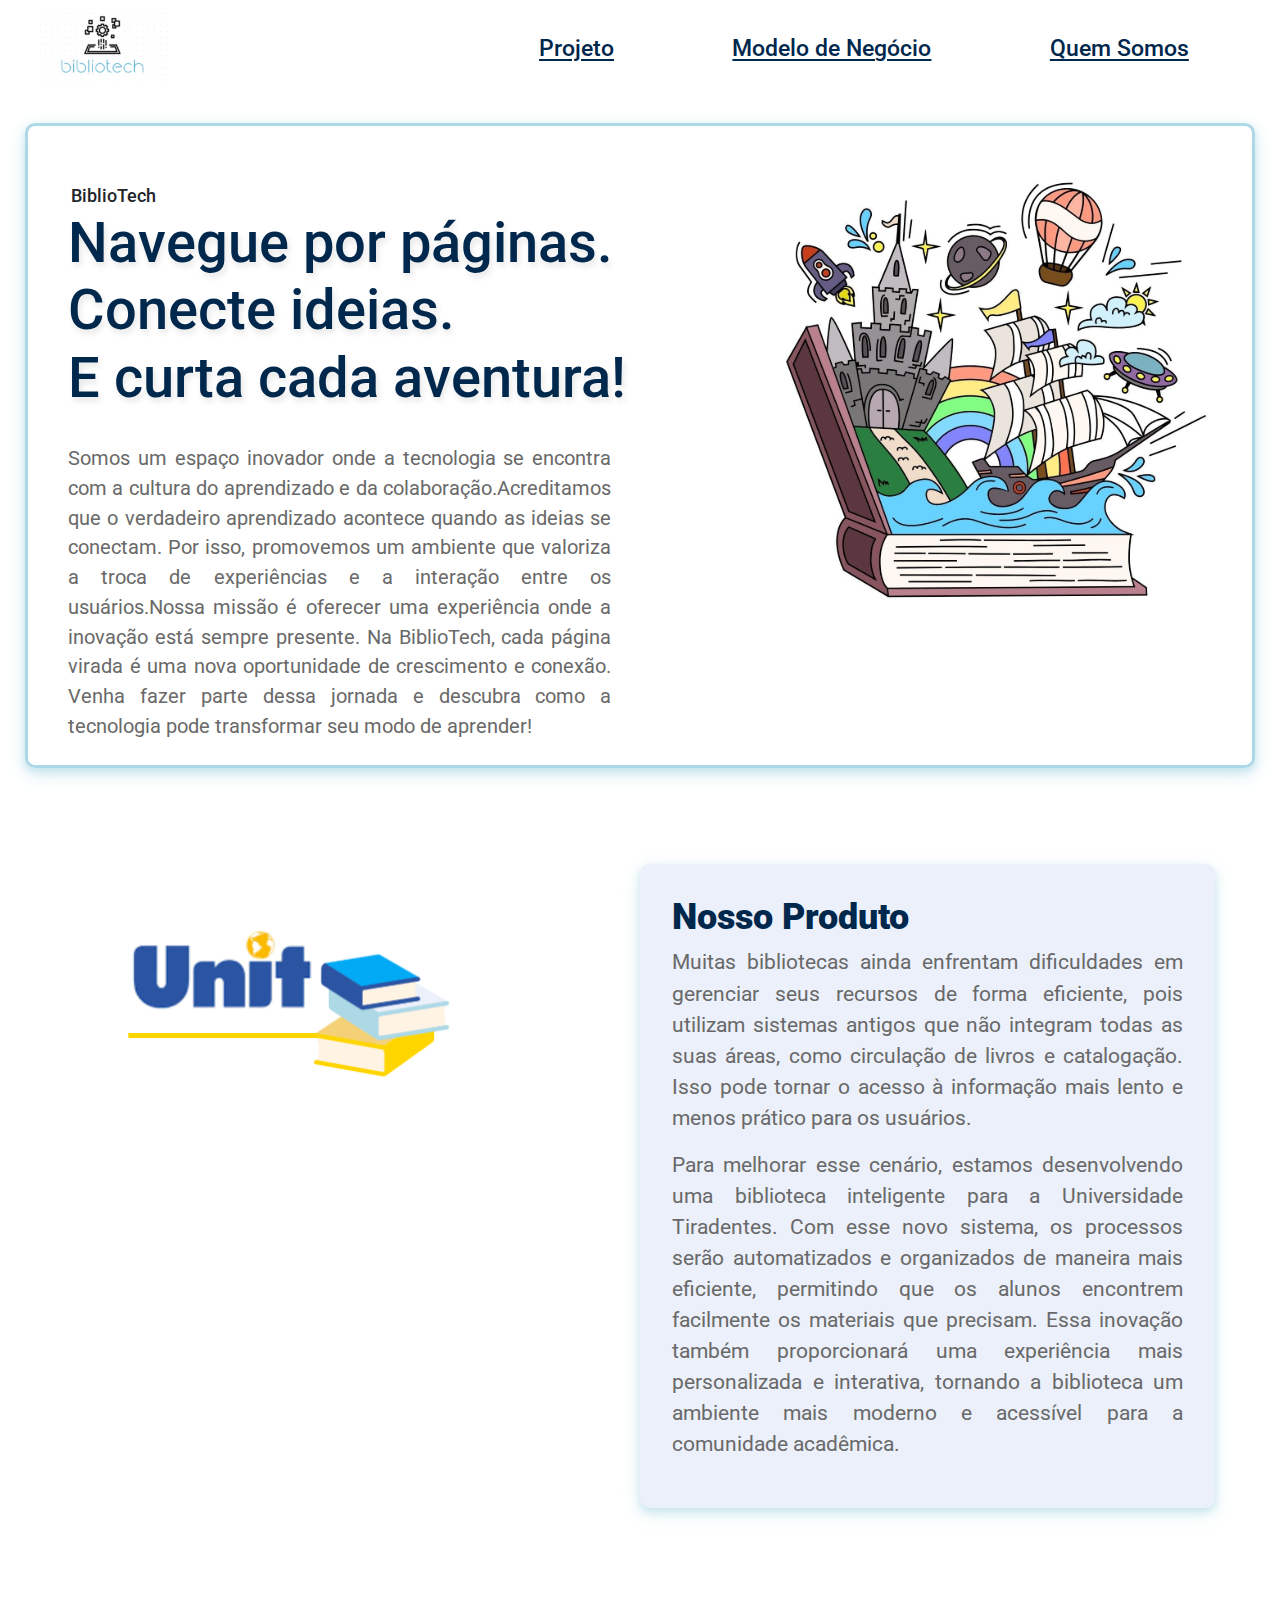
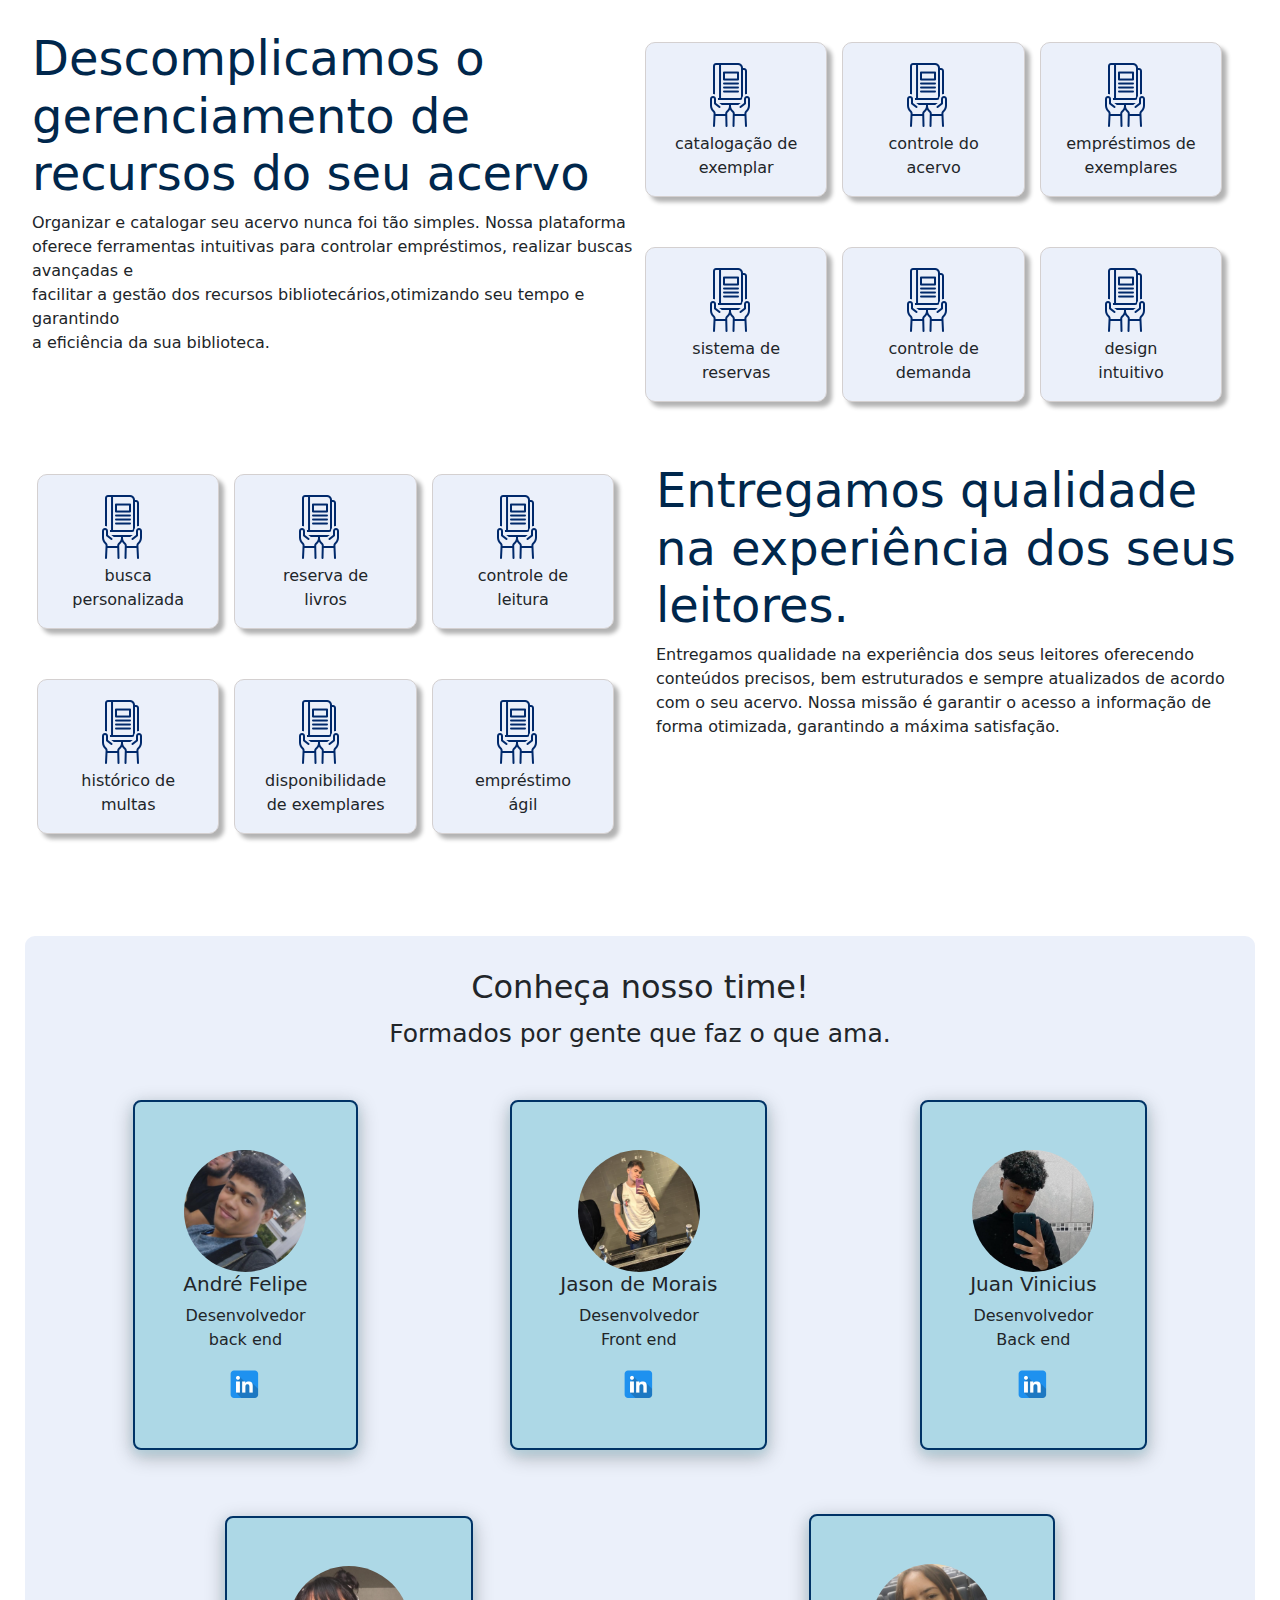
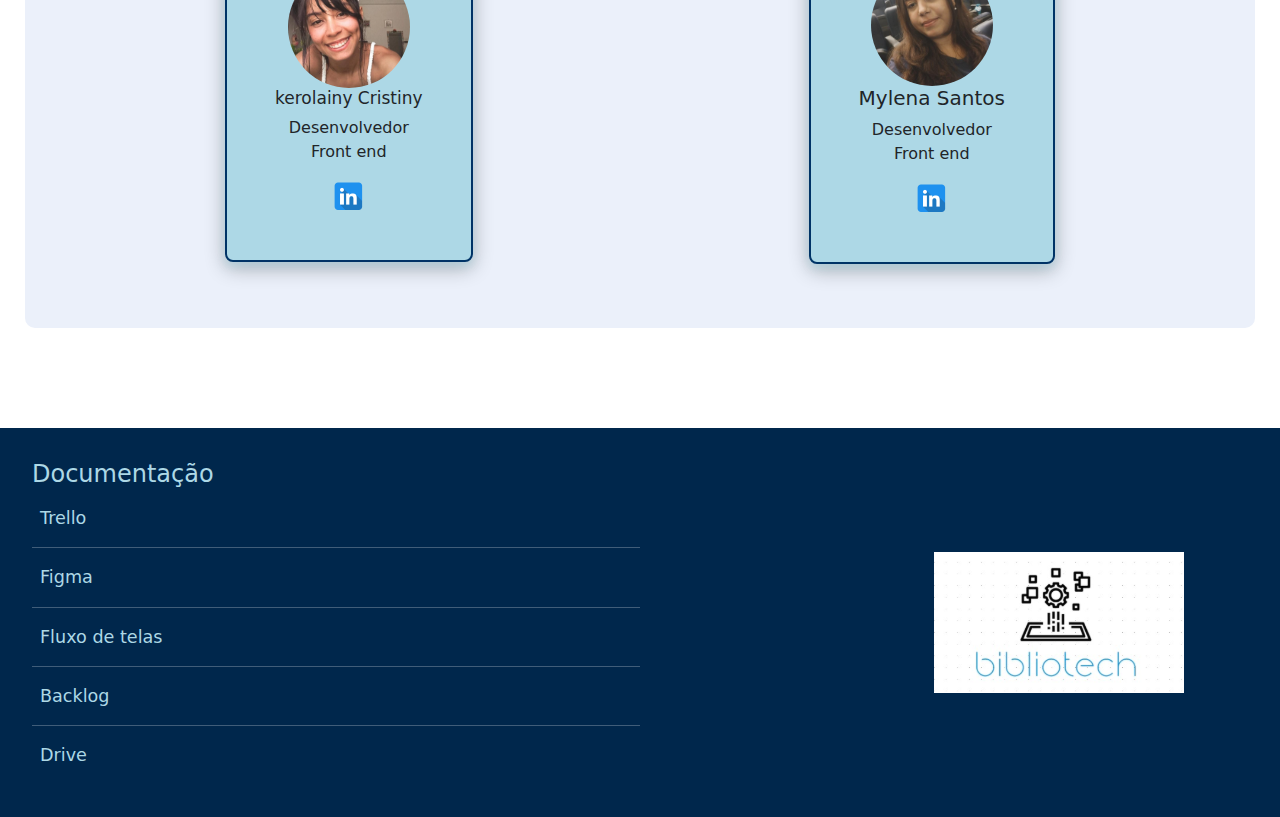
==== index.html @ d310cbdb "paginacao do site" ====
<!DOCTYPE html>
<html lang="pt-br">

<head>
  <meta charset="UTF-8">
  <meta name="viewport" content="width=device-width, initial-scale=1.0">
  <link rel="stylesheet" href="./estilos/style.css" />
  <link href="https://cdn.jsdelivr.net/npm/bootstrap@5.3.3/dist/css/bootstrap.min.css" rel="stylesheet"
        integrity="sha384-QWTKZyjpPEjISv5WaRU9OFeRpok6YctnYmDr5pNlyT2bRjXh0JMhjY6hW+ALEwIH" crossorigin="anonymous">

  <title>biblioteca</title>
</head>

<body>
  <!-- Kel -->

  <!-- header -->
  <header>
    <div class="logo">
      <img src="./assets/img/logoClara.svg" alt="">
    </div>

    <div class="opcoes">
      <a href="#produtos">Projeto</a>
      <a href="#negocio">Modelo de Negócio</a>
      <a href="#quemSomos">Quem Somos</a>
    </div>
  </header>

  <!-- banner -->
  <div class="banner">
    <div class="bannerFrases">
      <h5>BiblioTech</h5>
      <h1>Navegue por páginas. <br>
        Conecte ideias. <br>
        E curta cada aventura!</h1>
      <p>Somos um espaço inovador onde a tecnologia se encontra com a cultura do aprendizado e da colaboração.Acreditamos que o verdadeiro aprendizado acontece quando as ideias se conectam. Por isso, promovemos um ambiente que valoriza a troca de experiências e a interação entre os usuários.Nossa missão é oferecer uma experiência onde a inovação está sempre presente. Na BiblioTech, cada página virada é uma nova oportunidade de crescimento e conexão. Venha fazer parte dessa jornada e descubra como a tecnologia pode transformar seu modo de aprender!</p>
    </div>
    <img src="./assets/img/imageBanner.svg" alt="">
  </div>

  <!-- apresentacao do produto -->
  <div class="produtos" id="produtos">
      <img src="./assets/img/logoUnit.svg" alt="">
      <div class="prodFrases">
        <h2>Nosso Produto</h2>
        <p>
          Muitas bibliotecas ainda enfrentam dificuldades em gerenciar seus recursos de forma eficiente, pois utilizam sistemas antigos que não integram todas as suas áreas, como circulação de livros e catalogação. Isso pode tornar o acesso à informação mais lento e menos prático para os usuários.
        </p>
        <p>
          Para melhorar esse cenário, estamos desenvolvendo uma biblioteca inteligente para a Universidade Tiradentes. Com esse novo sistema, os processos serão automatizados e organizados de maneira mais eficiente, permitindo que os alunos encontrem facilmente os materiais que precisam. Essa inovação também proporcionará uma experiência mais personalizada e interativa, tornando a biblioteca um ambiente mais moderno e acessível para a comunidade acadêmica.
        </p>
      </div>
  </div>

  <!-- fim kel -->

   <!-- My -->
    <!-- regra de negócio funcionario -->
    <section class="business-rules">
      <div class="service-client-desc" id="negocio">
          <h2>Descomplicamos o gerenciamento de recursos do seu acervo </h2>
          <p> Organizar e catalogar seu acervo nunca foi tão simples. Nossa plataforma oferece ferramentas intuitivas
              para controlar empréstimos, realizar buscas avançadas e<br> facilitar a gestão dos recursos bibliotecários,otimizando seu  tempo e garantindo<br> a eficiência da sua biblioteca.
          </p>
      </div>
      <!-- desc -->
      <div class="services-client">
          <div class="box-service">
              <div class="box-content">
                  <img src="/assets/img/livro 2.svg" alt="">
                  <p>catalogação de exemplar</p>
              </div>
          </div>

          <div class="box-service">
              <div class="box-content">
                  <img src="/assets/img/livro 2.svg" alt="">
                  <p>controle do <br> acervo</p>
              </div>
          </div>

          <div class="box-service">
              <div class="box-content">
                  <img src="/assets/img/livro 2.svg" alt="">
                  <p>empréstimos de <br>
                      exemplares</p>
              </div>
          </div>

          <div class="box-service">
              <div class="box-content">
                  <img src="/assets/img/livro 2.svg" alt="">
                  <p>sistema de reservas</p>
              </div>
          </div>

          <div class="box-service">
              <div class="box-content">
                  <img src="/assets/img/livro 2.svg" alt="">
                  <p>controle de demanda</p>
              </div>
          </div>

          <div class="box-service">
              <div class="box-content">
                  <img src="/assets/img/livro 2.svg" alt="">
                  <p>design <br> intuitivo</p>
              </div>
          </div>
      </div>
      <!-- box -->

  </section>

  <!-- regra de negócio clientes -->
  <section class="business-rules">
      <div class="services-client">
          <div class="box-service">
              <div class="box-content">
                  <img src="/assets/img/livro 2.svg" alt="">
                  <p>busca personalizada</p>
              </div>
          </div>

          <div class="box-service">
              <div class="box-content">
                  <img src="/assets/img/livro 2.svg" alt="">
                  <p>reserva de <br> livros</p>
              </div>
          </div>

          <div class="box-service">
              <div class="box-content">
                  <img src="/assets/img/livro 2.svg" alt="">
                  <p>controle de <br> leitura</p>
              </div>
          </div>

          <div class="box-service">
              <div class="box-content">
                  <img src="/assets/img/livro 2.svg" alt="">
                  <p>histórico de <br> multas</p>
              </div>
          </div>

          <div class="box-service">
              <div class="box-content">
                  <img src="/assets/img/livro 2.svg" alt="">
                  <p>disponibilidade <br> de exemplares</p>
              </div>
          </div>

          <div class="box-service">
              <div class="box-content">
                  <img src="/assets/img/livro 2.svg" alt="">
                  <p>empréstimo <br> ágil</p>
              </div>
          </div>
      </div>
      <!-- box -->
      <div class="service-client-desc">
          <h2 class="espaco">Entregamos qualidade na experiência dos seus leitores.</h2>
          <p class="espaco">Entregamos qualidade na experiência dos seus leitores oferecendo conteúdos precisos, bem
              estruturados e sempre atualizados de acordo com o seu acervo. Nossa missão é garantir o acesso a
              informação de forma otimizada, garantindo a máxima satisfação.
          </p>
      </div>
      <!-- desc -->

  </section>


  <!-- quem somos nos -->
  <section class="team">
      <div class="title" id="quemSomos">
          <h2>Conheça nosso time!</h2>
          <p>Formados por gente que faz o que ama.</p>
      </div>

      <div class="members-containers">
          <!-- caixa dos membros um -->
          <div class="container-one">
              <div class="member-container-one">
                  <img src="/assets/img/andre.svg" alt="Andre">
                  <h5>André Felipe</h5>
                  <p>Desenvolvedor <br> back end</p>
                  <a
                      href="https://www.linkedin.com/in/andr%C3%A9-felipe-luz-a50962220?utm_source=share&utm_campaign=share_via&utm_content=profile&utm_medium=android_app">
                      <img src="/assets/img/linkedin.png" alt="Descrição da imagem" width="32px" height="32px">
                  </a>
              </div>

              <div class="member-container-one">
                  <img src="/assets/img/jason.svg" alt="Jason membro da equipe">
                  <h5>Jason de Morais</h5>
                  <p>Desenvolvedor <br> Front end</p>
                  <a href="https://www.linkedin.com/in/jason-morais-0a1932214/">
                      <img src="/assets/img/linkedin.png" alt="Descrição da imagem" width="32px" height="32px">
                  </a>
              </div>

              <div class="member-container-one">
                  <img src="/assets/img/juan.svg" alt="Juan membro da equipe">
                  <h5>Juan Vinicius</h5>
                  <p>Desenvolvedor <br> Back end</p>
                  <a href="https://www.linkedin.com/in/juan-vinicius-434a4824a/">
                      <img src="/assets/img/linkedin.png" alt="Descrição da imagem" width="32px" height="32px">
                  </a>
              </div>
          </div>

          <!-- caixa dos membros dois -->
          <div class="container-two">
              <div class="member-container-two">
                  <img src="/assets/img/kel.svg" alt="kel membro da equipe">
                  <h5 class="size">kerolainy Cristiny</h5>
                  <p>Desenvolvedor <br> Front end</p>
                  <a href="https://www.linkedin.com/in/kerolainy-cristiny-372b1b24a/">
                      <img src="/assets/img/linkedin.png" alt="Descrição da imagem" width="32px" height="32px">
                  </a>
              </div>

              <div class="member-container-two">
                  <img src="/assets/img/my.svg" alt="mylena membro da equipe">
                  <h5>Mylena Santos</h5>
                  <p>Desenvolvedor <br> Front end</p>
                  <a href="https://www.linkedin.com/in/mylena-santos-755b43244/">
                      <img src="/assets/img/linkedin.png" alt="Descrição da imagem" width="32px" height="32px">
                  </a>
              </div>

          </div>

      </div>
      <!-- equipe -->
  </section>


  <!-- footer -->

  <!-- <div class="conteiner-docs">
          <div class="documents">
              <ul>
                  <li> <a href="">links</a> </li>
                  <li> <a href="">links</a> </li>
                  <li> <a href="">links</a> </li>
                  <li> <a href="">links</a> </li>
              </ul>
          </div>
  
          <div class="contact-us">
              <span>icone</span>
              <span>icone</span>
              <span>icone</span>
          </div>

      </div>
      <! docs -->

  <!-- <div class="copyrigth">
          <p>todos os direitos reservados</p>
      </div>  -->


  <footer>

      <!-- <div class="brand">
          <img src="/assets/img/logoClara.svg" alt="logo" width="250px" height="80px">
      </div> -->

      <div class="description">
          <div>
              <h2>Documentação</h2>
              <ul class="documents">
                  <li><a
                          href="https://trello.com/invite/b/64f67994218f1cc031ae97c1/ATTIfcbbc5c100e0a50dbbf7d403551e441019D1BBEB/projeto-web">Trello</a>
                  </li>
                  <hr>
                  <li><a
                          href="https://www.figma.com/design/7zMobIKnZmJXGi08oV8Jnk/Biblioteca-Inteligente?node-id=0-1&t=UsdpzOOvaRXDcNxB-1">Figma</a>
                  </li>
                  <hr>
                  <li><a href="https://miro.com/app/board/uXjVKkKJPhc=/?share_link_id=499104984677">Fluxo de telas</a>
                  </li>
                  <hr>
                  <li><a
                          href="https://docs.google.com/spreadsheets/d/1csi-Ykg_VNSCPHKqubEA9D4xaXLX-KLKQFd30O_MdCg/edit?usp=sharing">Backlog</a>
                  </li>
                  <hr>
                  <li><a
                          href="https://drive.google.com/drive/folders/14W8FapnuKJ6_DtfP99gdZBoE8-SBSal0?usp=drive_link">Drive</a>
                  </li>
              </ul>
          </div>
      </div>

      <div class="brand">
        <img src="/assets/img/logoClara.svg" alt="logo" width="250px" height="80px">
    </div>

  </footer>



  <!-- fim MY -->
  <!-- bootstrap -->
  <script src="https://cdn.jsdelivr.net/npm/bootstrap@5.3.3/dist/js/bootstrap.bundle.min.js"
      integrity="sha384-YvpcrYf0tY3lHB60NNkmXc5s9fDVZLESaAA55NDzOxhy9GkcIdslK1eN7N6jIeHz"
      crossorigin="anonymous"></script>
  <script src="https://cdn.jsdelivr.net/npm/@popperjs/core@2.11.8/dist/umd/popper.min.js"
      integrity="sha384-I7E8VVD/ismYTF4hNIPjVp/Zjvgyol6VFvRkX/vR+Vc4jQkC+hVqc2pM8ODewa9r"
      crossorigin="anonymous"></script>
  <script src="https://cdn.jsdelivr.net/npm/bootstrap@5.3.3/dist/js/bootstrap.min.js"
      integrity="sha384-0pUGZvbkm6XF6gxjEnlmuGrJXVbNuzT9qBBavbLwCsOGabYfZo0T0to5eqruptLy"
      crossorigin="anonymous"></script>
</body>

</html>
---- estilos/style.css ----
@import url('header.css');
@import url('banner.css');
@import url('negocio.css');
@import url('produtos.css');
@import url('quemsomos.css');
@import url('footer.css');

/* Fonts */
@import url('https://fonts.googleapis.com/css2?family=Roboto:ital,wght@0,400;0,500;0,700;0,900;1,400;1,500;1,700;1,900&display=swap');
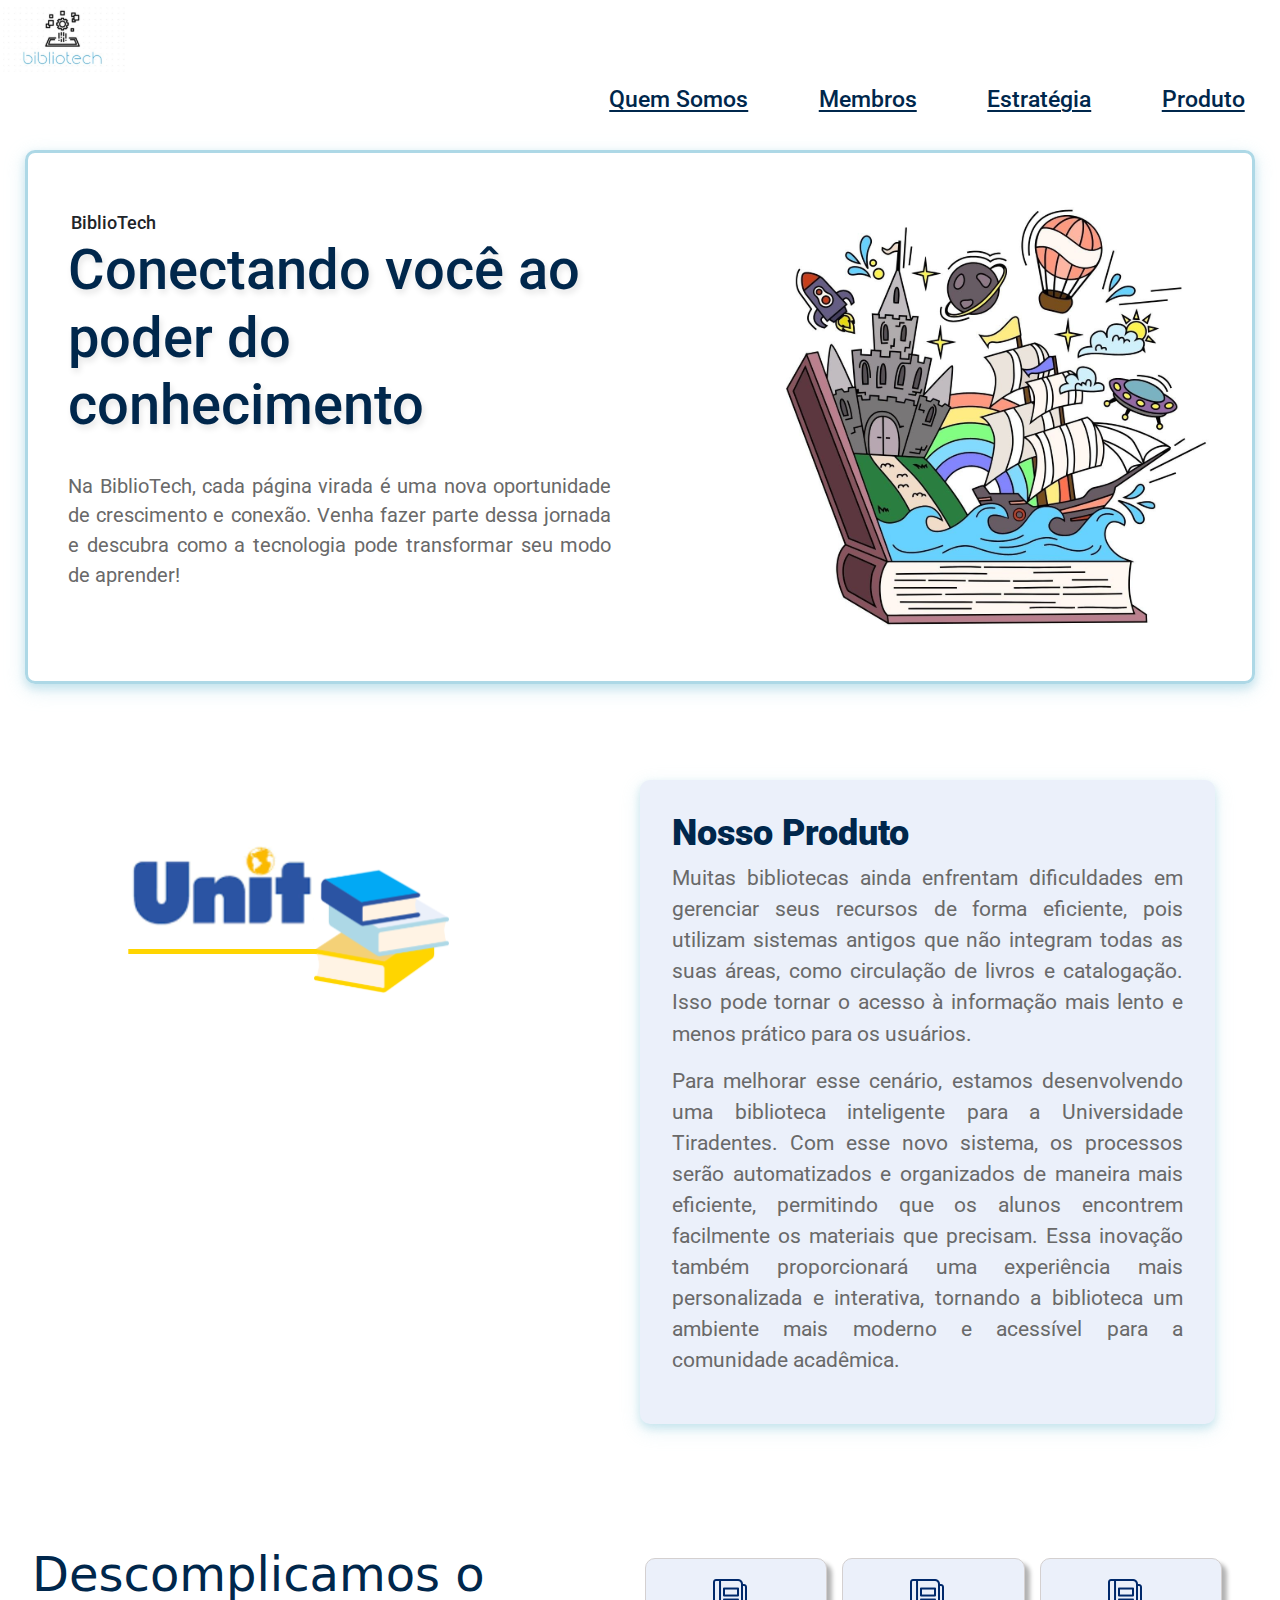
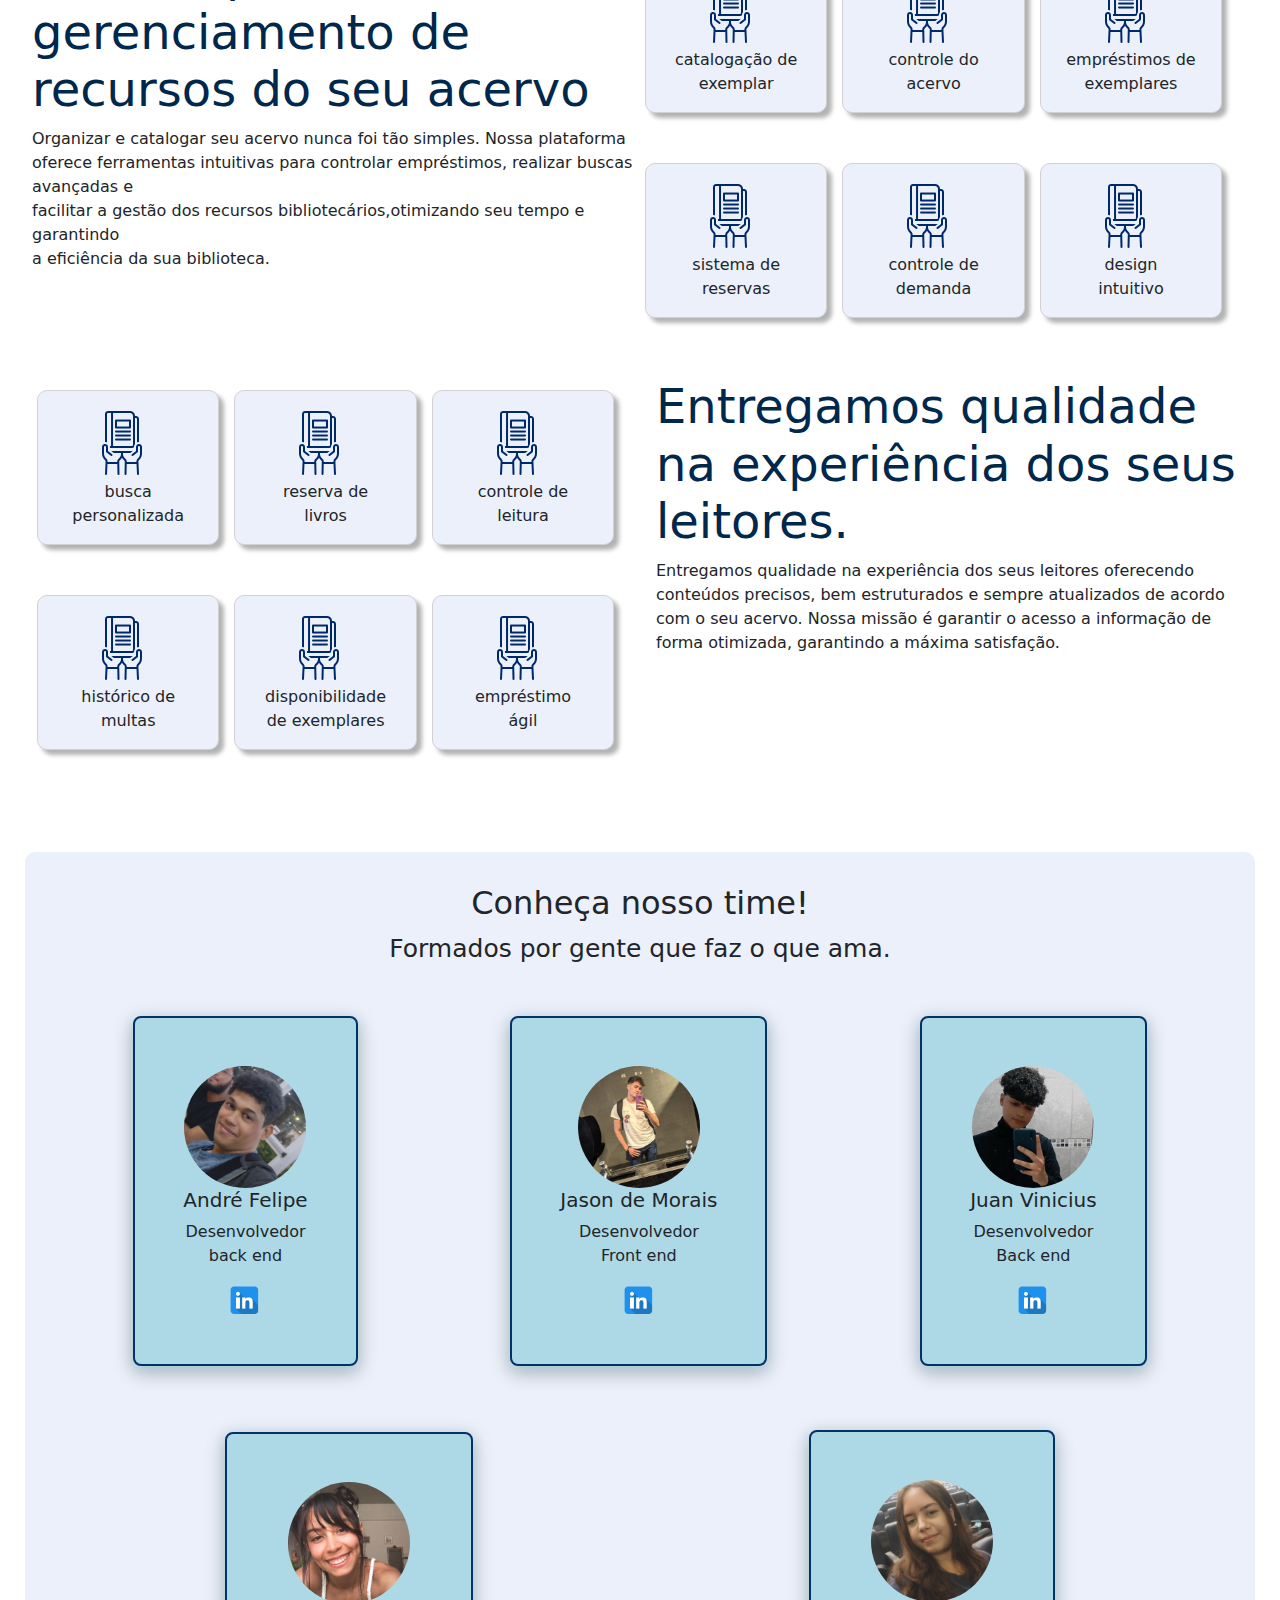
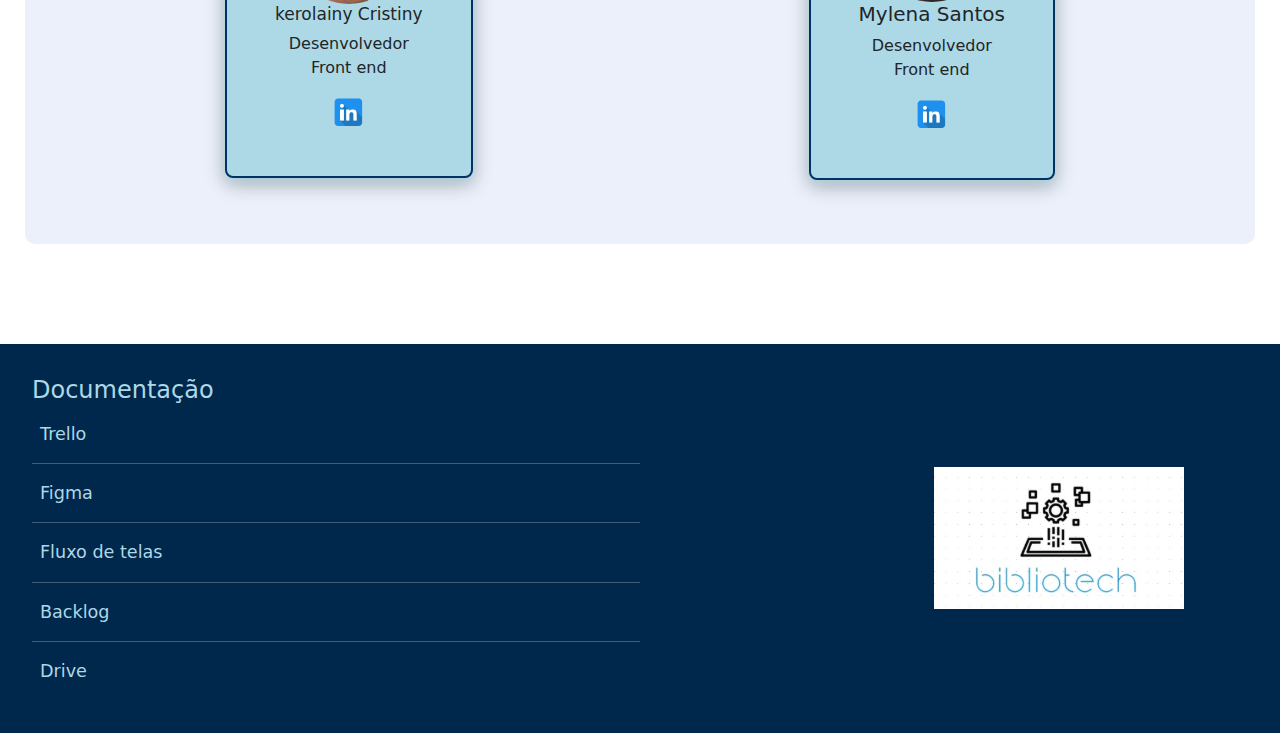
==== commit 56c7646d: "Alteração do header + junção da paginação" ====
--- a/index.html
+++ b/index.html
@@ -21,9 +21,10 @@
     </div>
 
     <div class="opcoes">
-      <a href="#produtos">Projeto</a>
-      <a href="#negocio">Modelo de Negócio</a>
-      <a href="#quemSomos">Quem Somos</a>
+        <a href="#">Quem Somos</a>
+        <a href="#">Membros</a>
+        <a href="#">Estratégia</a>
+      <a href="#">Produto</a>
     </div>
   </header>
 
@@ -31,10 +32,8 @@
   <div class="banner">
     <div class="bannerFrases">
       <h5>BiblioTech</h5>
-      <h1>Navegue por páginas. <br>
-        Conecte ideias. <br>
-        E curta cada aventura!</h1>
-      <p>Somos um espaço inovador onde a tecnologia se encontra com a cultura do aprendizado e da colaboração.Acreditamos que o verdadeiro aprendizado acontece quando as ideias se conectam. Por isso, promovemos um ambiente que valoriza a troca de experiências e a interação entre os usuários.Nossa missão é oferecer uma experiência onde a inovação está sempre presente. Na BiblioTech, cada página virada é uma nova oportunidade de crescimento e conexão. Venha fazer parte dessa jornada e descubra como a tecnologia pode transformar seu modo de aprender!</p>
+      <h1>Conectando você ao poder do conhecimento</h1>
+      <p>Na BiblioTech, cada página virada é uma nova oportunidade de crescimento e conexão. Venha fazer parte dessa jornada e descubra como a tecnologia pode transformar seu modo de aprender!</p>
     </div>
     <img src="./assets/img/imageBanner.svg" alt="">
   </div>
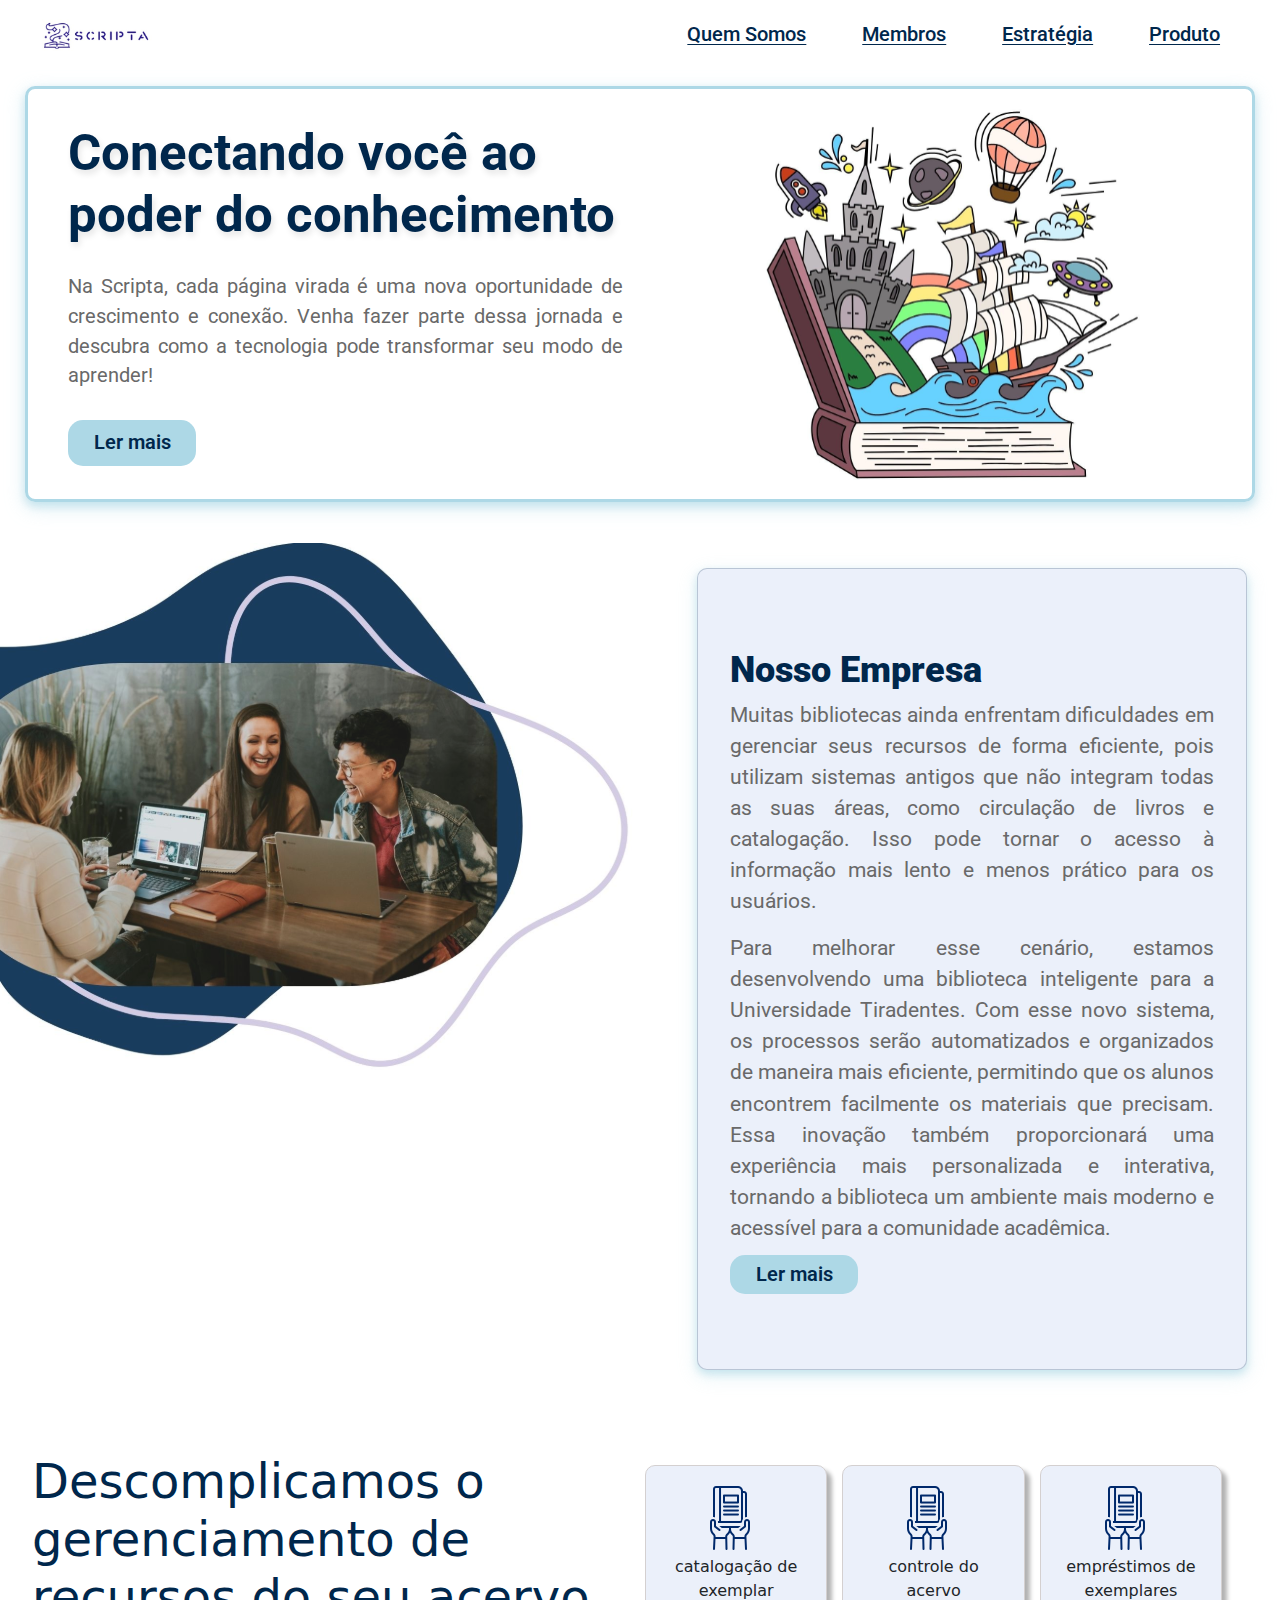
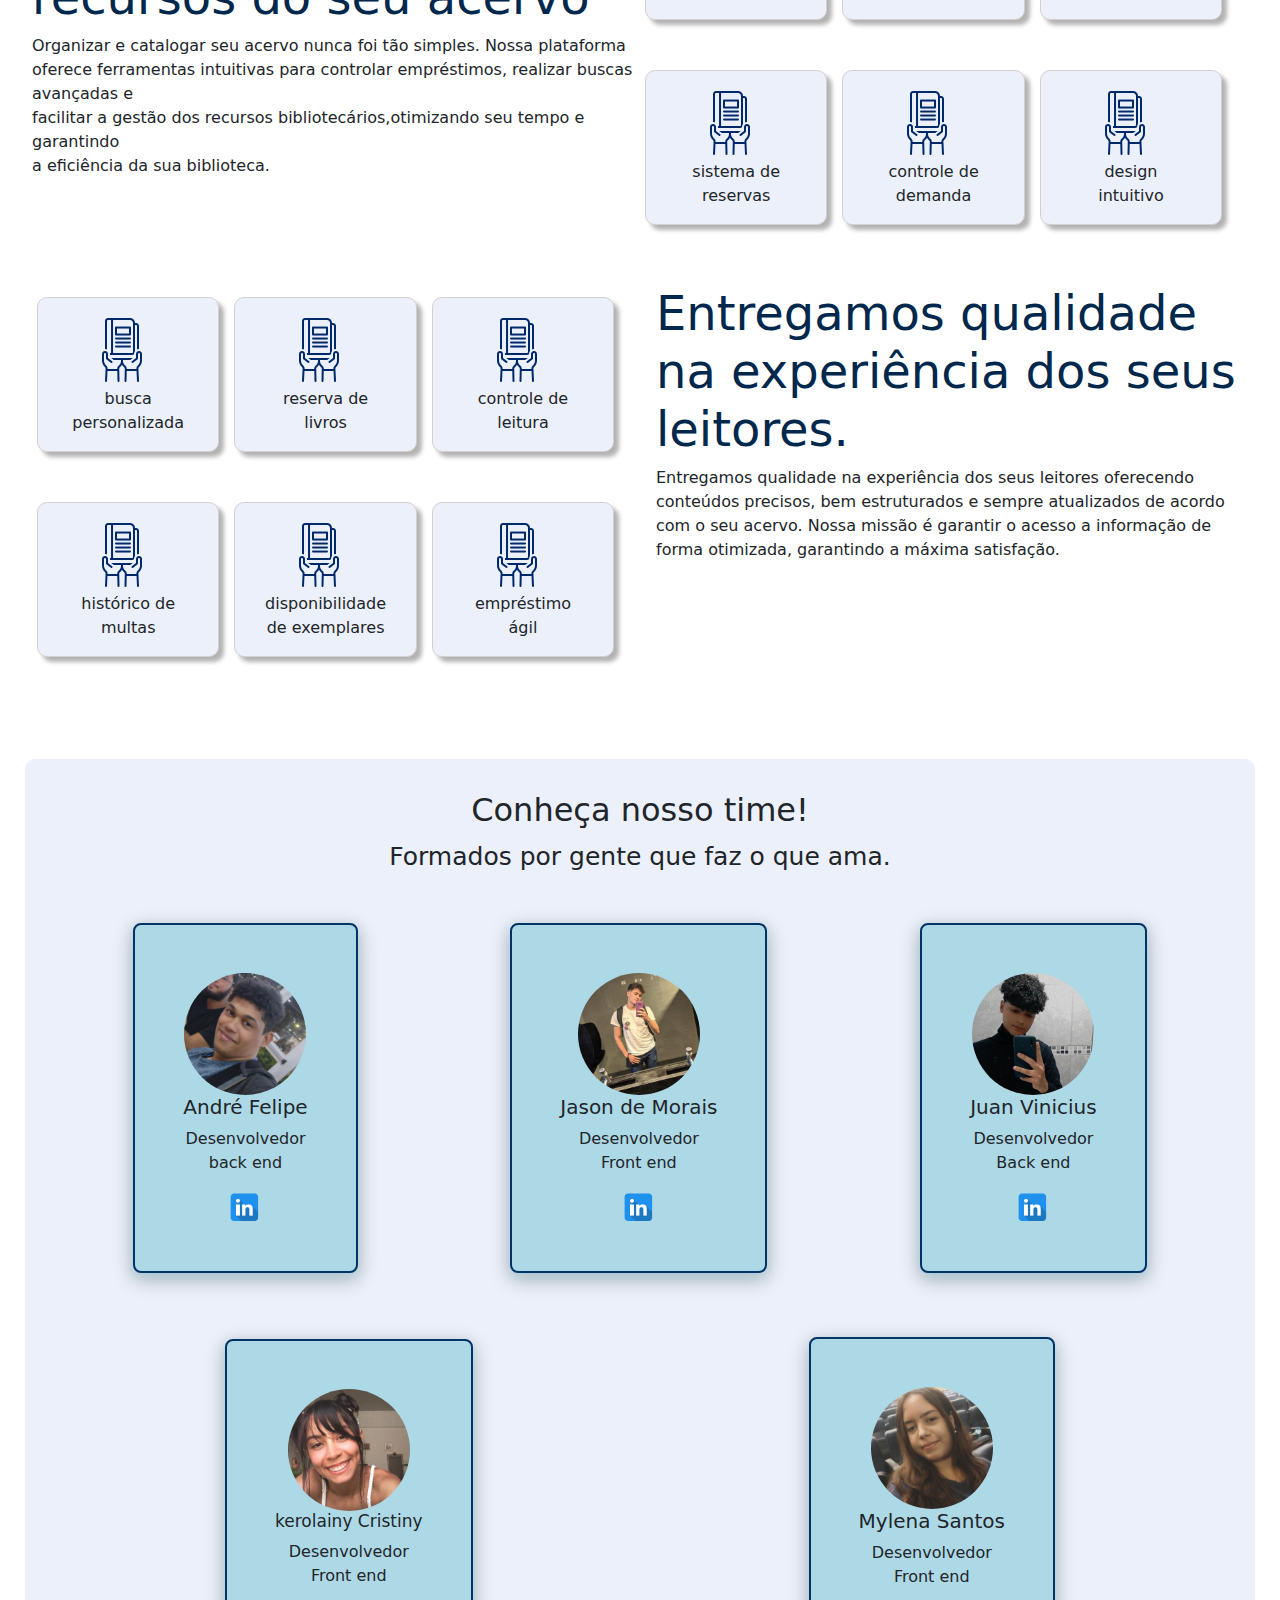
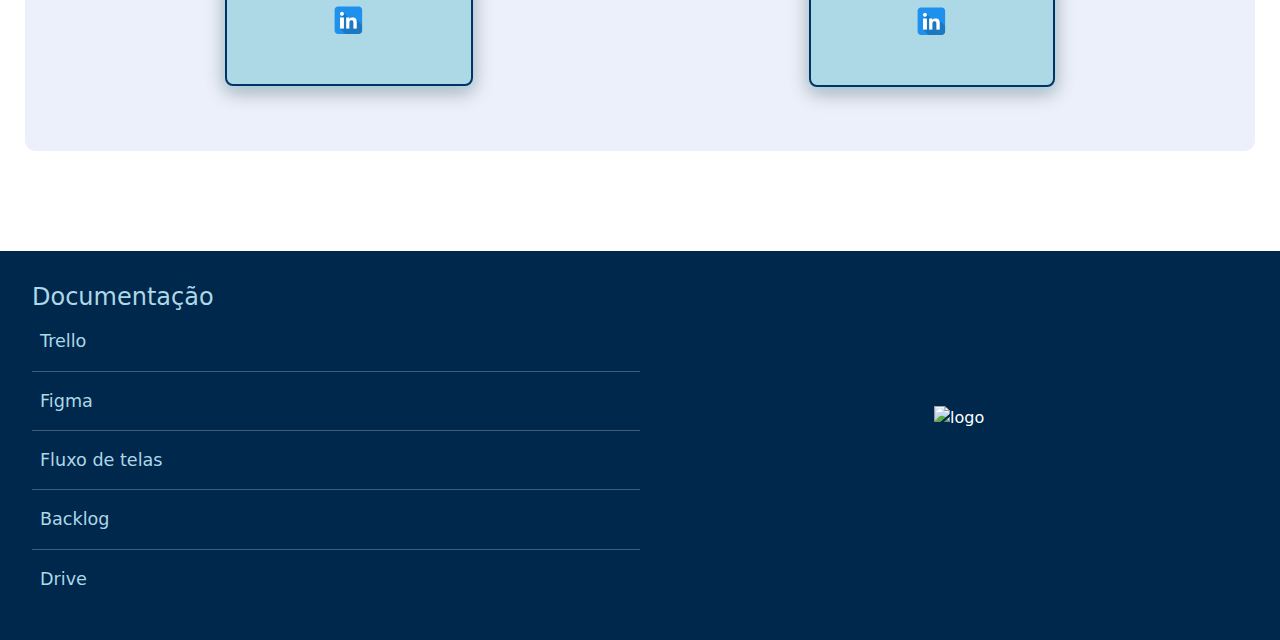
==== commit 710a9ac2: "Alterações no header-banner-empresa" ====
--- a/index.html
+++ b/index.html
@@ -7,7 +7,7 @@
   <link rel="stylesheet" href="./estilos/style.css" />
   <link href="https://cdn.jsdelivr.net/npm/bootstrap@5.3.3/dist/css/bootstrap.min.css" rel="stylesheet"
         integrity="sha384-QWTKZyjpPEjISv5WaRU9OFeRpok6YctnYmDr5pNlyT2bRjXh0JMhjY6hW+ALEwIH" crossorigin="anonymous">
-
+    <link rel="icon" href="assets/img/iconlogo.svg" type="image/svg+xml">
   <title>biblioteca</title>
 </head>
 
@@ -17,7 +17,7 @@
   <!-- header -->
   <header>
     <div class="logo">
-      <img src="./assets/img/logoClara.svg" alt="">
+      <img src="./assets/img/loog.png" alt="">
     </div>
 
     <div class="opcoes">
@@ -31,24 +31,27 @@
   <!-- banner -->
   <div class="banner">
     <div class="bannerFrases">
-      <h5>BiblioTech</h5>
+      <!-- <h5>Scripta</h5> -->
       <h1>Conectando você ao poder do conhecimento</h1>
-      <p>Na BiblioTech, cada página virada é uma nova oportunidade de crescimento e conexão. Venha fazer parte dessa jornada e descubra como a tecnologia pode transformar seu modo de aprender!</p>
+      <p>Na Scripta, cada página virada é uma nova oportunidade de crescimento e conexão. Venha fazer parte dessa jornada e descubra como a tecnologia pode transformar seu modo de aprender!</p>
+
+      <a href="/pages/quemsomos.html">Ler mais</a>
     </div>
     <img src="./assets/img/imageBanner.svg" alt="">
   </div>
 
   <!-- apresentacao do produto -->
-  <div class="produtos" id="produtos">
-      <img src="./assets/img/logoUnit.svg" alt="">
-      <div class="prodFrases">
-        <h2>Nosso Produto</h2>
+  <div class="empresa">
+      <img src="./assets/img/empresa.svg" alt="">
+      <div class="empFrases">
+        <h2>Nosso Empresa</h2>
         <p>
           Muitas bibliotecas ainda enfrentam dificuldades em gerenciar seus recursos de forma eficiente, pois utilizam sistemas antigos que não integram todas as suas áreas, como circulação de livros e catalogação. Isso pode tornar o acesso à informação mais lento e menos prático para os usuários.
         </p>
         <p>
           Para melhorar esse cenário, estamos desenvolvendo uma biblioteca inteligente para a Universidade Tiradentes. Com esse novo sistema, os processos serão automatizados e organizados de maneira mais eficiente, permitindo que os alunos encontrem facilmente os materiais que precisam. Essa inovação também proporcionará uma experiência mais personalizada e interativa, tornando a biblioteca um ambiente mais moderno e acessível para a comunidade acadêmica.
         </p>
+        <a href="/pages/quemsomos.html">Ler mais</a>
       </div>
   </div>
 
--- a/estilos/style.css
+++ b/estilos/style.css
@@ -1,7 +1,7 @@
 @import url('header.css');
 @import url('banner.css');
 @import url('negocio.css');
-@import url('produtos.css');
+@import url('empresa.css');
 @import url('quemsomos.css');
 @import url('footer.css');
 
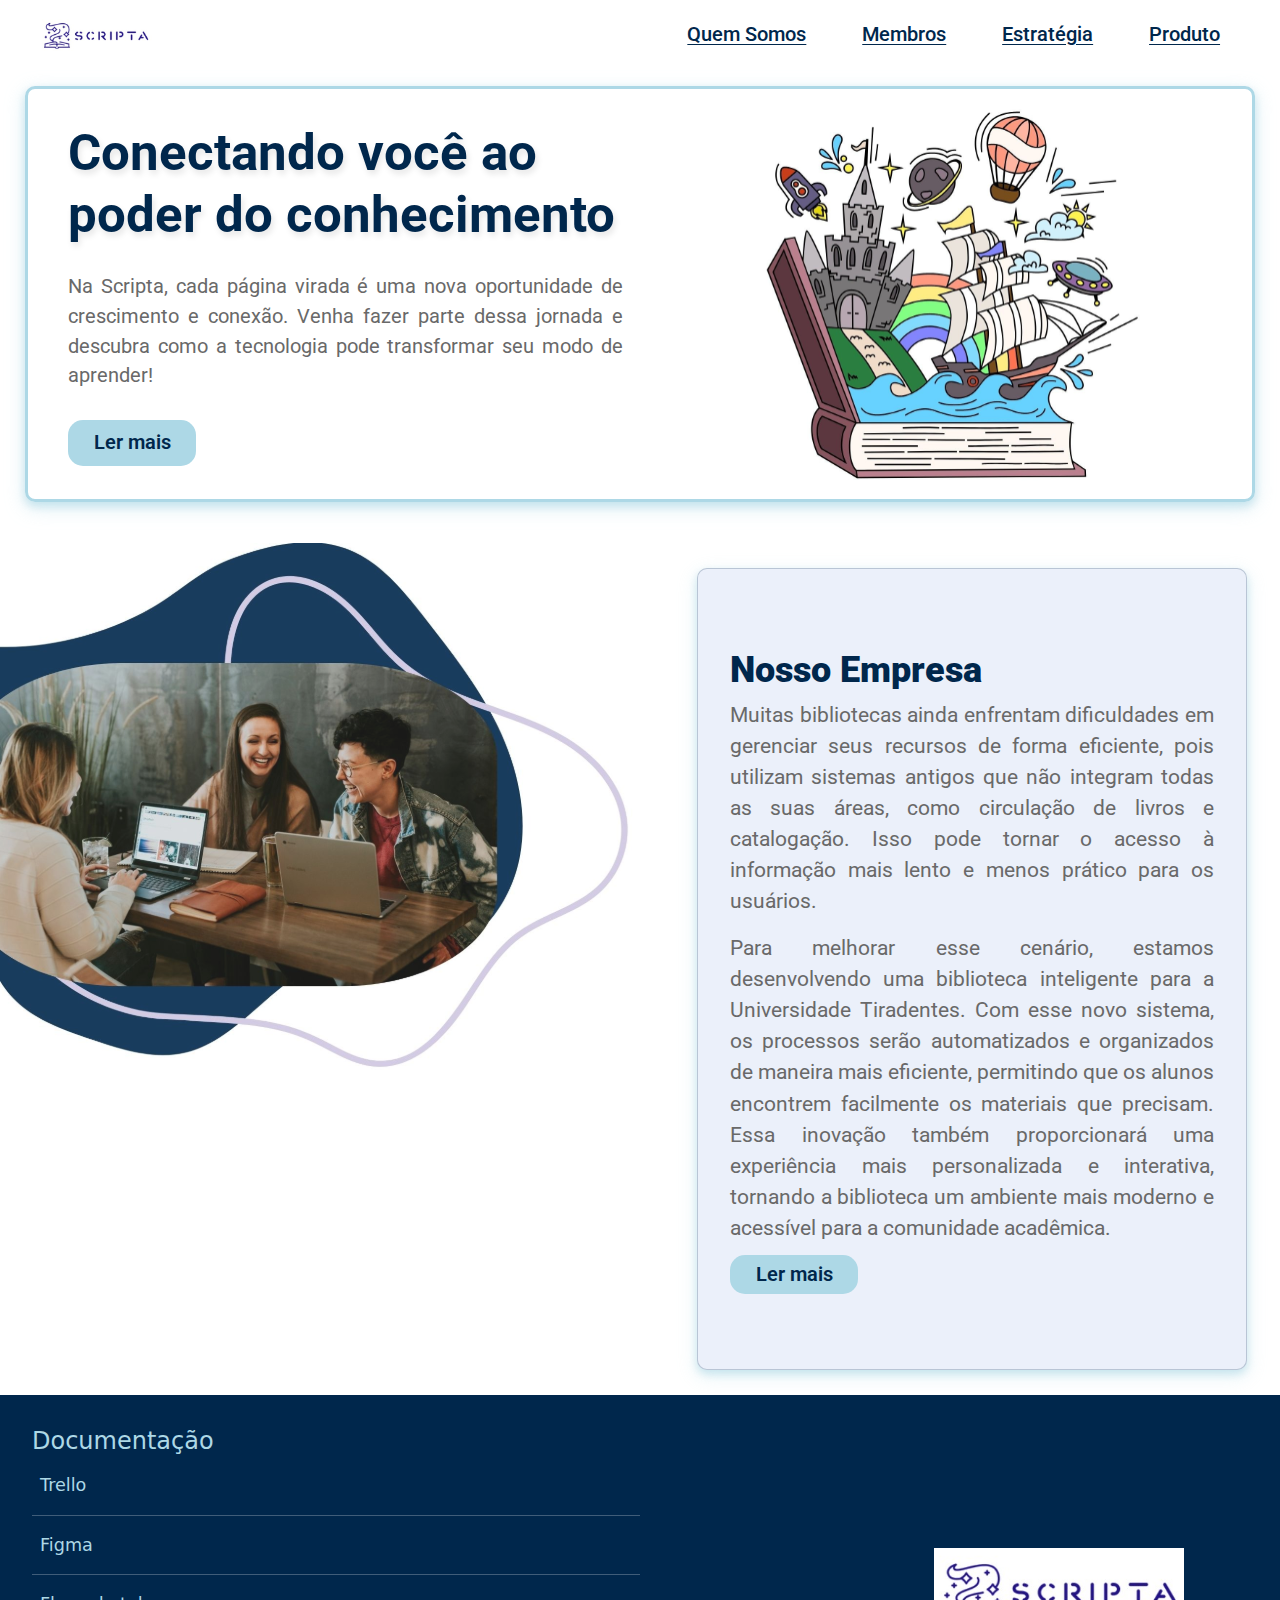
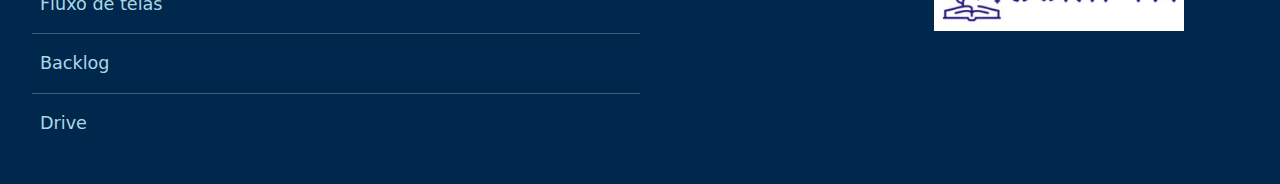
==== commit e0d22bf3: "versao 2.0 home" ====
--- a/index.html
+++ b/index.html
@@ -21,7 +21,7 @@
     </div>
 
     <div class="opcoes">
-        <a href="#">Quem Somos</a>
+        <a href="/pages/quemsomos.html">Quem Somos</a>
         <a href="#">Membros</a>
         <a href="#">Estratégia</a>
       <a href="#">Produto</a>
@@ -59,15 +59,15 @@
 
    <!-- My -->
     <!-- regra de negócio funcionario -->
-    <section class="business-rules">
+    <!-- <section class="business-rules">
       <div class="service-client-desc" id="negocio">
           <h2>Descomplicamos o gerenciamento de recursos do seu acervo </h2>
           <p> Organizar e catalogar seu acervo nunca foi tão simples. Nossa plataforma oferece ferramentas intuitivas
               para controlar empréstimos, realizar buscas avançadas e<br> facilitar a gestão dos recursos bibliotecários,otimizando seu  tempo e garantindo<br> a eficiência da sua biblioteca.
           </p>
-      </div>
+      </div> -->
       <!-- desc -->
-      <div class="services-client">
+      <!-- <div class="services-client">
           <div class="box-service">
               <div class="box-content">
                   <img src="/assets/img/livro 2.svg" alt="">
@@ -110,13 +110,13 @@
                   <p>design <br> intuitivo</p>
               </div>
           </div>
-      </div>
+      </div> -->
       <!-- box -->
-
-  </section>
+<!-- 
+  </section> -->
 
   <!-- regra de negócio clientes -->
-  <section class="business-rules">
+  <!-- <section class="business-rules">
       <div class="services-client">
           <div class="box-service">
               <div class="box-content">
@@ -159,30 +159,30 @@
                   <p>empréstimo <br> ágil</p>
               </div>
           </div>
-      </div>
+      </div> -->
       <!-- box -->
-      <div class="service-client-desc">
+      <!-- <div class="service-client-desc">
           <h2 class="espaco">Entregamos qualidade na experiência dos seus leitores.</h2>
           <p class="espaco">Entregamos qualidade na experiência dos seus leitores oferecendo conteúdos precisos, bem
               estruturados e sempre atualizados de acordo com o seu acervo. Nossa missão é garantir o acesso a
               informação de forma otimizada, garantindo a máxima satisfação.
           </p>
-      </div>
+      </div> -->
       <!-- desc -->
 
-  </section>
+  <!-- </section> -->
 
 
   <!-- quem somos nos -->
-  <section class="team">
+  <!-- <section class="team">
       <div class="title" id="quemSomos">
           <h2>Conheça nosso time!</h2>
           <p>Formados por gente que faz o que ama.</p>
       </div>
 
-      <div class="members-containers">
+      <div class="members-containers"> -->
           <!-- caixa dos membros um -->
-          <div class="container-one">
+          <!-- <div class="container-one">
               <div class="member-container-one">
                   <img src="/assets/img/andre.svg" alt="Andre">
                   <h5>André Felipe</h5>
@@ -210,10 +210,10 @@
                       <img src="/assets/img/linkedin.png" alt="Descrição da imagem" width="32px" height="32px">
                   </a>
               </div>
-          </div>
+          </div> -->
 
           <!-- caixa dos membros dois -->
-          <div class="container-two">
+          <!-- <div class="container-two">
               <div class="member-container-two">
                   <img src="/assets/img/kel.svg" alt="kel membro da equipe">
                   <h5 class="size">kerolainy Cristiny</h5>
@@ -234,35 +234,11 @@
 
           </div>
 
-      </div>
+      </div> -->
       <!-- equipe -->
-  </section>
-
-
-  <!-- footer -->
-
-  <!-- <div class="conteiner-docs">
-          <div class="documents">
-              <ul>
-                  <li> <a href="">links</a> </li>
-                  <li> <a href="">links</a> </li>
-                  <li> <a href="">links</a> </li>
-                  <li> <a href="">links</a> </li>
-              </ul>
-          </div>
-  
-          <div class="contact-us">
-              <span>icone</span>
-              <span>icone</span>
-              <span>icone</span>
-          </div>
-
-      </div>
-      <! docs -->
-
-  <!-- <div class="copyrigth">
-          <p>todos os direitos reservados</p>
-      </div>  -->
+  <!-- </section> -->
+
+
 
 
   <footer>
@@ -298,7 +274,7 @@
       </div>
 
       <div class="brand">
-        <img src="/assets/img/logoClara.svg" alt="logo" width="250px" height="80px">
+        <img src="/assets/img/loog.png" alt="logo" width="250px" height="80px">
     </div>
 
   </footer>
--- a/estilos/style.css
+++ b/estilos/style.css
@@ -5,5 +5,12 @@
 @import url('quemsomos.css');
 @import url('footer.css');
 
+
 /* Fonts */
-@import url('https://fonts.googleapis.com/css2?family=Roboto:ital,wght@0,400;0,500;0,700;0,900;1,400;1,500;1,700;1,900&display=swap');+@import url('https://fonts.googleapis.com/css2?family=Roboto:ital,wght@0,400;0,500;0,700;0,900;1,400;1,500;1,700;1,900&display=swap');
+
+/* pages */
+@import url('/estilos/pages/quemsomos.css');
+@import url('/estilos/pages/produto.css');
+@import url('/estilos/pages/planejemanto.css');
+@import url('/estilos/pages/integrantes.css');
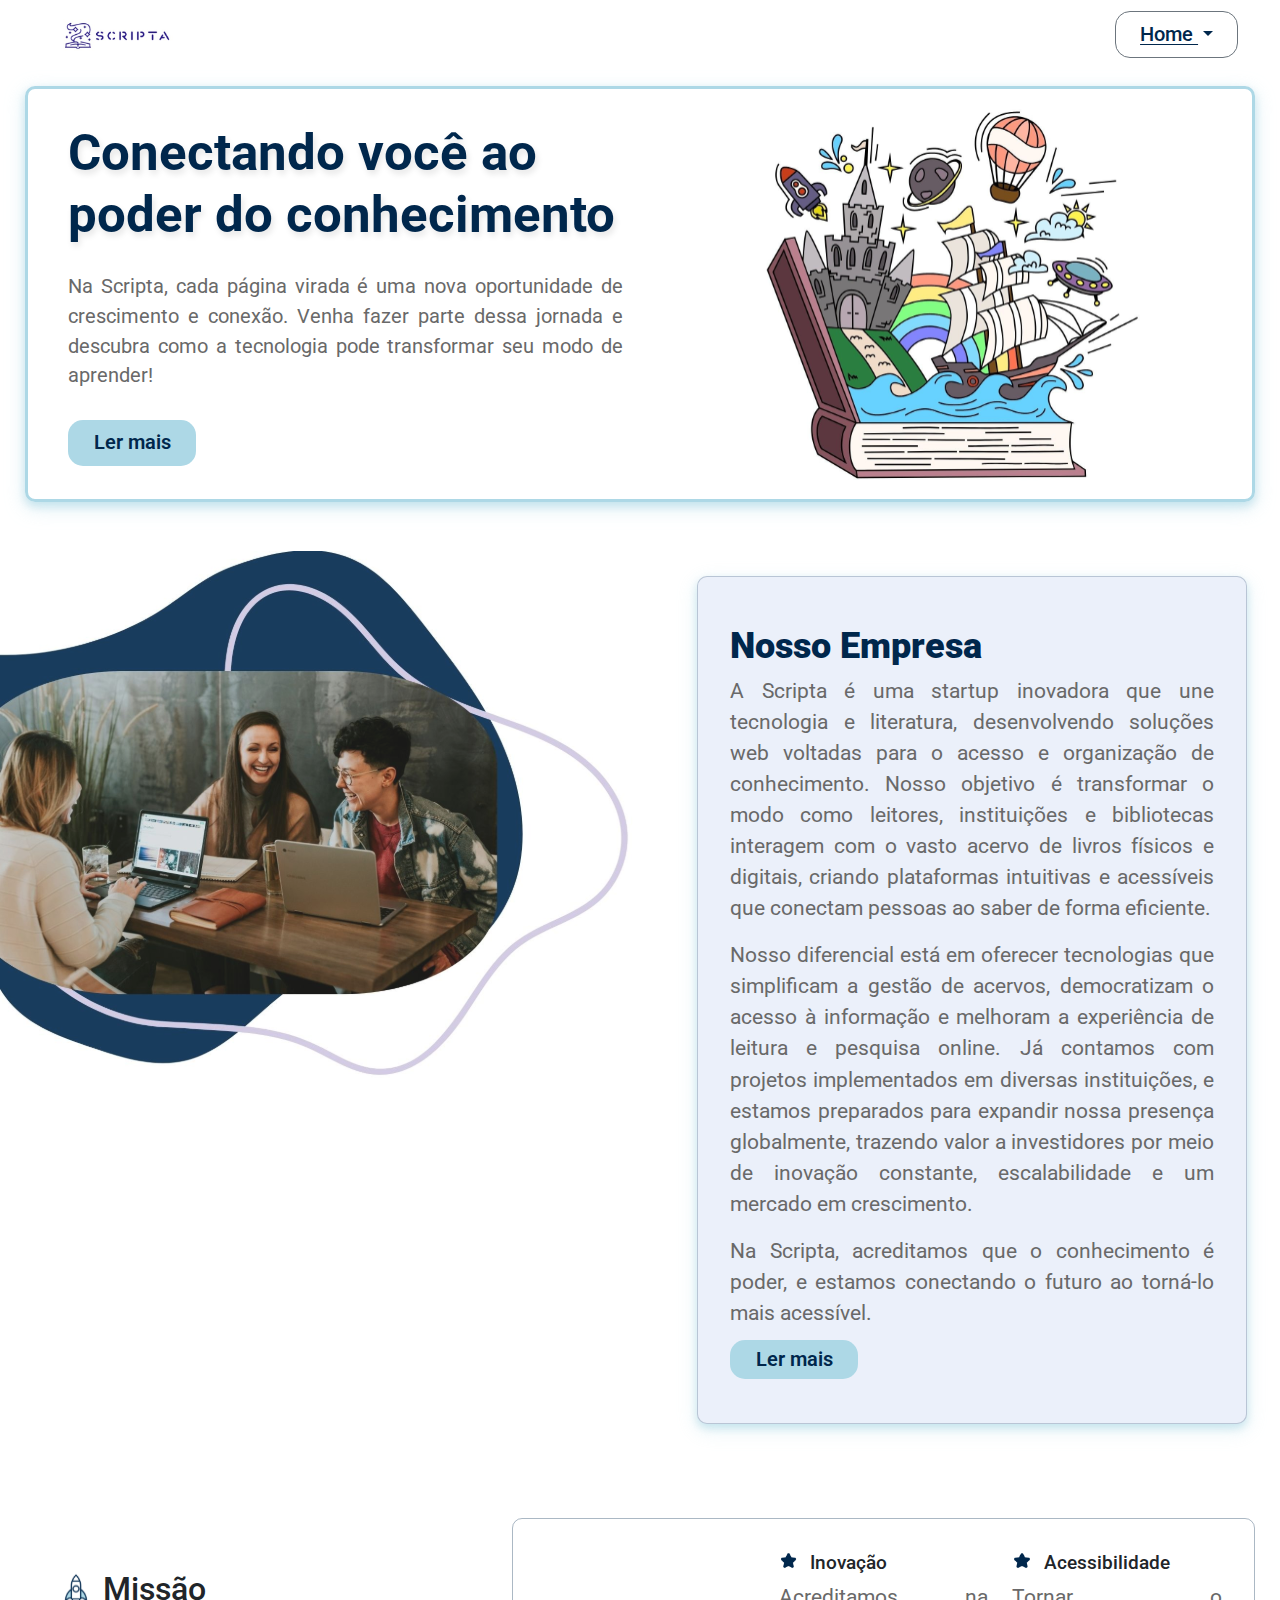
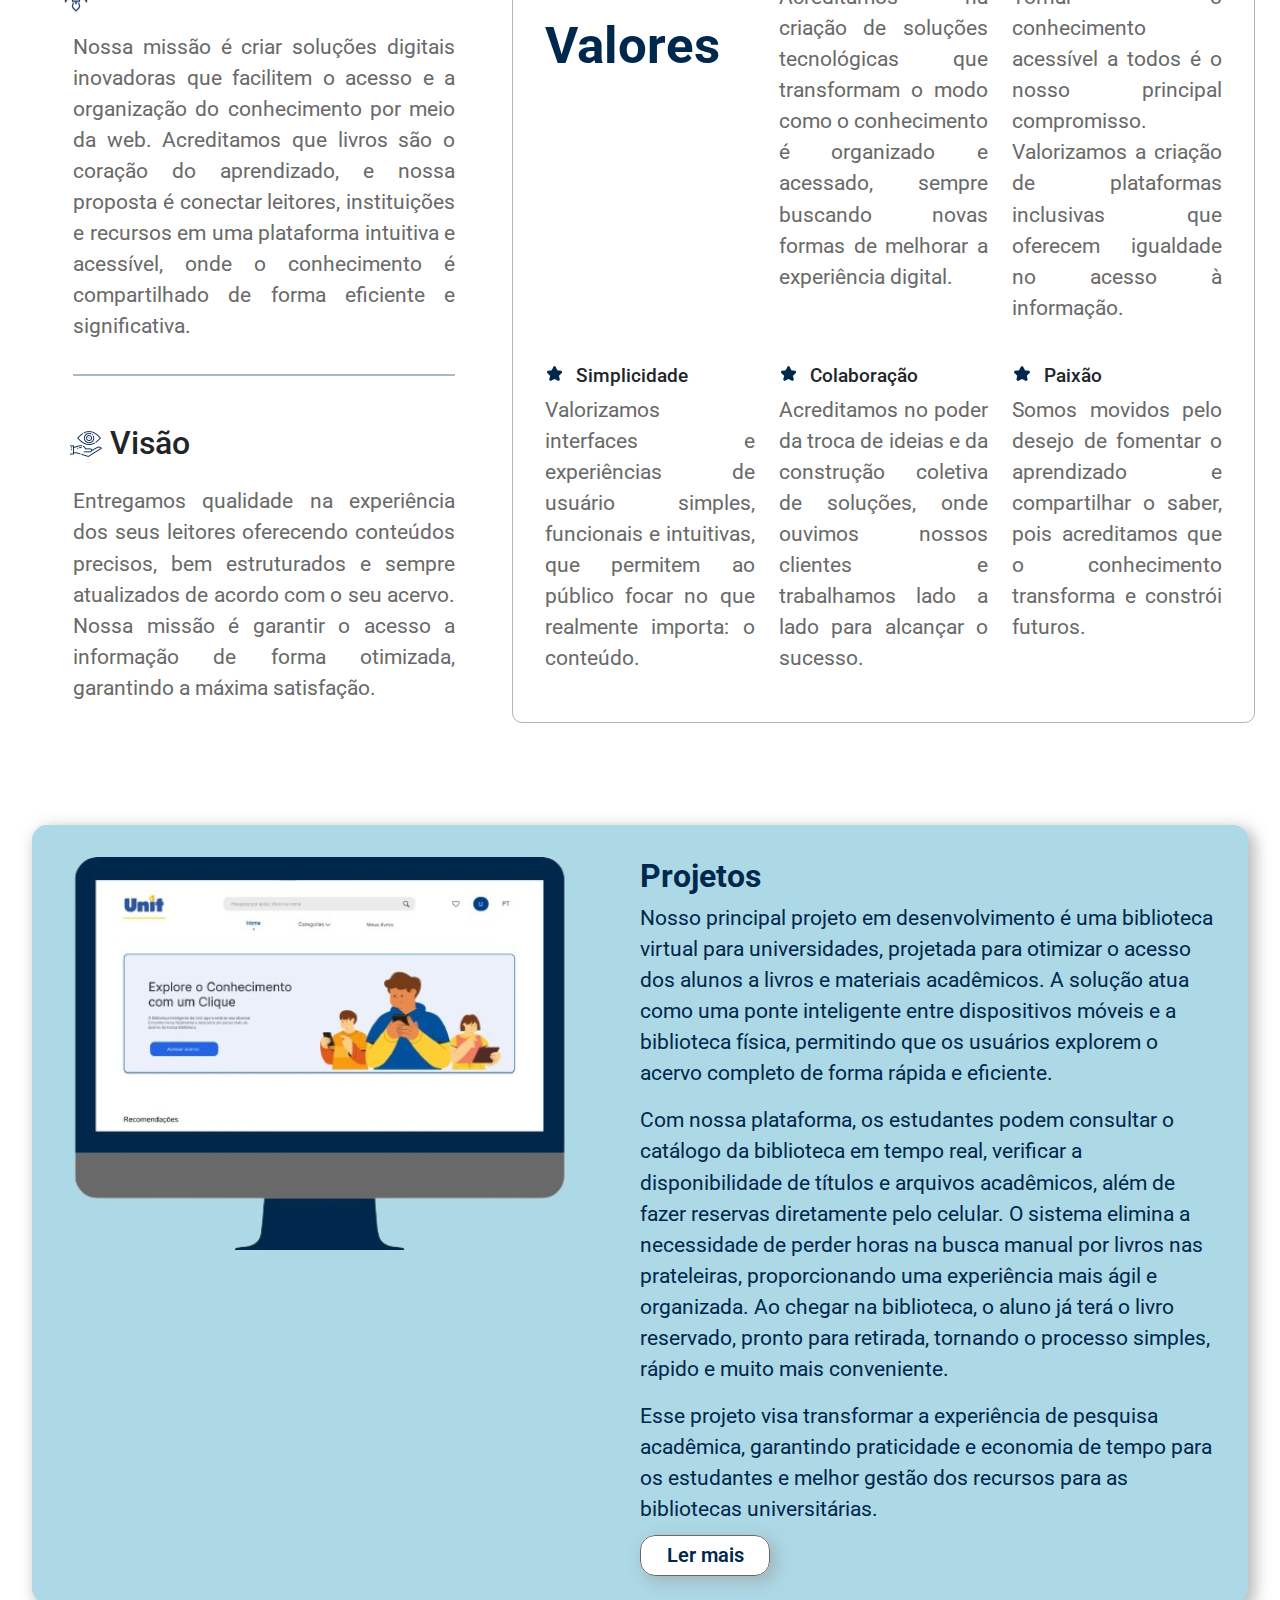
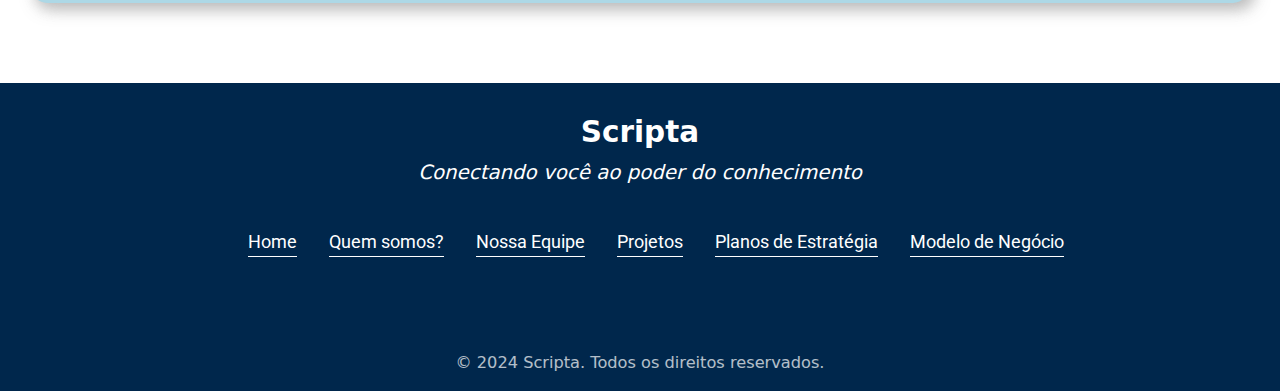
==== commit 3793b266: "ValoresMissaoVisao - Produto - footer + alterarcao header" ====
--- a/index.html
+++ b/index.html
@@ -2,296 +2,257 @@
 <html lang="pt-br">
 
 <head>
-  <meta charset="UTF-8">
-  <meta name="viewport" content="width=device-width, initial-scale=1.0">
-  <link rel="stylesheet" href="./estilos/style.css" />
-  <link href="https://cdn.jsdelivr.net/npm/bootstrap@5.3.3/dist/css/bootstrap.min.css" rel="stylesheet"
-        integrity="sha384-QWTKZyjpPEjISv5WaRU9OFeRpok6YctnYmDr5pNlyT2bRjXh0JMhjY6hW+ALEwIH" crossorigin="anonymous">
+    <meta charset="UTF-8">
+    <meta name="viewport" content="width=device-width, initial-scale=1.0">
+    <link rel="stylesheet" href="./estilos/style.css" />
+    <link href="https://cdn.jsdelivr.net/npm/bootstrap@5.3.3/dist/css/bootstrap.min.css" rel="stylesheet" integrity="sha384-QWTKZyjpPEjISv5WaRU9OFeRpok6YctnYmDr5pNlyT2bRjXh0JMhjY6hW+ALEwIH" crossorigin="anonymous">
     <link rel="icon" href="assets/img/iconlogo.svg" type="image/svg+xml">
-  <title>biblioteca</title>
+    <title>biblioteca</title>
 </head>
 
 <body>
-  <!-- Kel -->
-
-  <!-- header -->
-  <header>
-    <div class="logo">
-      <img src="./assets/img/loog.png" alt="">
+
+    <!-- header -->
+    <header>
+        <div class="logo" id="Home">
+            <img src="./assets/img/loog.png" alt="">
+        </div>
+
+        <div class="opcoes">
+            <!-- <a href="#">Quem Somos</a>
+            <a href="#">Membros</a>
+            <a href="#">Estratégia</a>
+            <a href="#">Produto</a> -->
+
+
+            <div class="dropdown">
+                <a class="btn btn-secondary dropdown-toggle" href="#" role="button" data-bs-toggle="dropdown" aria-expanded="false">
+                    Home
+                </a>
+
+                <ul class="dropdown-menu">
+                    <li><a class="dropdown-item" href="#">Quem somos?</a></li>
+                    <li><a class="dropdown-item" href="#">Nossa Equipe</a></li>
+                    <li><a class="dropdown-item" href="#">Nossos Produtos</a></li>
+                    <li><a class="dropdown-item" href="#">Modelo de Négocio</a></li>
+                    <li><a class="dropdown-item" href="#">Planejamento Estratégico</a></li>
+                </ul>
+            </div>
+
+        </div>
+    </header>
+
+    <!-- banner -->
+    <div class="banner">
+        <div class="bannerFrases">
+            <!-- <h5>Scripta</h5> -->
+            <h1>Conectando você ao poder do conhecimento</h1>
+            <p>Na Scripta, cada página virada é uma nova oportunidade de crescimento e conexão. Venha fazer parte dessa jornada e descubra como a tecnologia pode transformar seu modo de aprender!</p>
+
+            <a href="/pages/quemsomos.html">Ler mais</a>
+        </div>
+        <img src="./assets/img/imageBanner.svg" alt="">
     </div>
 
-    <div class="opcoes">
-        <a href="/pages/quemsomos.html">Quem Somos</a>
-        <a href="#">Membros</a>
-        <a href="#">Estratégia</a>
-      <a href="#">Produto</a>
+    <!-- apresentacao do produto -->
+    <div class="empresa">
+        <img src="./assets/img/empresa.svg" alt="">
+        <div class="empFrases">
+            <h2>Nosso Empresa</h2>
+            <p>
+                A Scripta é uma startup inovadora que une tecnologia e literatura, desenvolvendo soluções web voltadas para o acesso e organização de conhecimento. Nosso objetivo é transformar o modo como leitores, instituições e bibliotecas interagem com o vasto acervo de livros físicos e digitais, criando plataformas intuitivas e acessíveis que conectam pessoas ao saber de forma eficiente.
+            </p>
+            <p>
+                Nosso diferencial está em oferecer tecnologias que simplificam a gestão de acervos, democratizam o acesso à informação e melhoram a experiência de leitura e pesquisa online. Já contamos com projetos implementados em diversas instituições, e estamos preparados para expandir nossa presença globalmente, trazendo valor a investidores por meio de inovação constante, escalabilidade e um mercado em crescimento.
+            </p>
+
+            <p>
+                Na Scripta, acreditamos que o conhecimento é poder, e estamos conectando o futuro ao torná-lo mais acessível.
+            </p>
+            <a href="/pages/quemsomos.html">Ler mais</a>
+        </div>
+
     </div>
-  </header>
-
-  <!-- banner -->
-  <div class="banner">
-    <div class="bannerFrases">
-      <!-- <h5>Scripta</h5> -->
-      <h1>Conectando você ao poder do conhecimento</h1>
-      <p>Na Scripta, cada página virada é uma nova oportunidade de crescimento e conexão. Venha fazer parte dessa jornada e descubra como a tecnologia pode transformar seu modo de aprender!</p>
-
-      <a href="/pages/quemsomos.html">Ler mais</a>
-    </div>
-    <img src="./assets/img/imageBanner.svg" alt="">
-  </div>
-
-  <!-- apresentacao do produto -->
-  <div class="empresa">
-      <img src="./assets/img/empresa.svg" alt="">
-      <div class="empFrases">
-        <h2>Nosso Empresa</h2>
-        <p>
-          Muitas bibliotecas ainda enfrentam dificuldades em gerenciar seus recursos de forma eficiente, pois utilizam sistemas antigos que não integram todas as suas áreas, como circulação de livros e catalogação. Isso pode tornar o acesso à informação mais lento e menos prático para os usuários.
-        </p>
-        <p>
-          Para melhorar esse cenário, estamos desenvolvendo uma biblioteca inteligente para a Universidade Tiradentes. Com esse novo sistema, os processos serão automatizados e organizados de maneira mais eficiente, permitindo que os alunos encontrem facilmente os materiais que precisam. Essa inovação também proporcionará uma experiência mais personalizada e interativa, tornando a biblioteca um ambiente mais moderno e acessível para a comunidade acadêmica.
-        </p>
-        <a href="/pages/quemsomos.html">Ler mais</a>
-      </div>
-  </div>
-
-  <!-- fim kel -->
-
-   <!-- My -->
-    <!-- regra de negócio funcionario -->
-    <!-- <section class="business-rules">
-      <div class="service-client-desc" id="negocio">
-          <h2>Descomplicamos o gerenciamento de recursos do seu acervo </h2>
-          <p> Organizar e catalogar seu acervo nunca foi tão simples. Nossa plataforma oferece ferramentas intuitivas
-              para controlar empréstimos, realizar buscas avançadas e<br> facilitar a gestão dos recursos bibliotecários,otimizando seu  tempo e garantindo<br> a eficiência da sua biblioteca.
-          </p>
-      </div> -->
-      <!-- desc -->
-      <!-- <div class="services-client">
-          <div class="box-service">
-              <div class="box-content">
-                  <img src="/assets/img/livro 2.svg" alt="">
-                  <p>catalogação de exemplar</p>
-              </div>
-          </div>
-
-          <div class="box-service">
-              <div class="box-content">
-                  <img src="/assets/img/livro 2.svg" alt="">
-                  <p>controle do <br> acervo</p>
-              </div>
-          </div>
-
-          <div class="box-service">
-              <div class="box-content">
-                  <img src="/assets/img/livro 2.svg" alt="">
-                  <p>empréstimos de <br>
-                      exemplares</p>
-              </div>
-          </div>
-
-          <div class="box-service">
-              <div class="box-content">
-                  <img src="/assets/img/livro 2.svg" alt="">
-                  <p>sistema de reservas</p>
-              </div>
-          </div>
-
-          <div class="box-service">
-              <div class="box-content">
-                  <img src="/assets/img/livro 2.svg" alt="">
-                  <p>controle de demanda</p>
-              </div>
-          </div>
-
-          <div class="box-service">
-              <div class="box-content">
-                  <img src="/assets/img/livro 2.svg" alt="">
-                  <p>design <br> intuitivo</p>
-              </div>
-          </div>
-      </div> -->
-      <!-- box -->
-<!-- 
-  </section> -->
-
-  <!-- regra de negócio clientes -->
-  <!-- <section class="business-rules">
-      <div class="services-client">
-          <div class="box-service">
-              <div class="box-content">
-                  <img src="/assets/img/livro 2.svg" alt="">
-                  <p>busca personalizada</p>
-              </div>
-          </div>
-
-          <div class="box-service">
-              <div class="box-content">
-                  <img src="/assets/img/livro 2.svg" alt="">
-                  <p>reserva de <br> livros</p>
-              </div>
-          </div>
-
-          <div class="box-service">
-              <div class="box-content">
-                  <img src="/assets/img/livro 2.svg" alt="">
-                  <p>controle de <br> leitura</p>
-              </div>
-          </div>
-
-          <div class="box-service">
-              <div class="box-content">
-                  <img src="/assets/img/livro 2.svg" alt="">
-                  <p>histórico de <br> multas</p>
-              </div>
-          </div>
-
-          <div class="box-service">
-              <div class="box-content">
-                  <img src="/assets/img/livro 2.svg" alt="">
-                  <p>disponibilidade <br> de exemplares</p>
-              </div>
-          </div>
-
-          <div class="box-service">
-              <div class="box-content">
-                  <img src="/assets/img/livro 2.svg" alt="">
-                  <p>empréstimo <br> ágil</p>
-              </div>
-          </div>
-      </div> -->
-      <!-- box -->
-      <!-- <div class="service-client-desc">
-          <h2 class="espaco">Entregamos qualidade na experiência dos seus leitores.</h2>
-          <p class="espaco">Entregamos qualidade na experiência dos seus leitores oferecendo conteúdos precisos, bem
-              estruturados e sempre atualizados de acordo com o seu acervo. Nossa missão é garantir o acesso a
-              informação de forma otimizada, garantindo a máxima satisfação.
-          </p>
-      </div> -->
-      <!-- desc -->
-
-  <!-- </section> -->
-
-
-  <!-- quem somos nos -->
-  <!-- <section class="team">
-      <div class="title" id="quemSomos">
-          <h2>Conheça nosso time!</h2>
-          <p>Formados por gente que faz o que ama.</p>
-      </div>
-
-      <div class="members-containers"> -->
-          <!-- caixa dos membros um -->
-          <!-- <div class="container-one">
-              <div class="member-container-one">
-                  <img src="/assets/img/andre.svg" alt="Andre">
-                  <h5>André Felipe</h5>
-                  <p>Desenvolvedor <br> back end</p>
-                  <a
-                      href="https://www.linkedin.com/in/andr%C3%A9-felipe-luz-a50962220?utm_source=share&utm_campaign=share_via&utm_content=profile&utm_medium=android_app">
-                      <img src="/assets/img/linkedin.png" alt="Descrição da imagem" width="32px" height="32px">
-                  </a>
-              </div>
-
-              <div class="member-container-one">
-                  <img src="/assets/img/jason.svg" alt="Jason membro da equipe">
-                  <h5>Jason de Morais</h5>
-                  <p>Desenvolvedor <br> Front end</p>
-                  <a href="https://www.linkedin.com/in/jason-morais-0a1932214/">
-                      <img src="/assets/img/linkedin.png" alt="Descrição da imagem" width="32px" height="32px">
-                  </a>
-              </div>
-
-              <div class="member-container-one">
-                  <img src="/assets/img/juan.svg" alt="Juan membro da equipe">
-                  <h5>Juan Vinicius</h5>
-                  <p>Desenvolvedor <br> Back end</p>
-                  <a href="https://www.linkedin.com/in/juan-vinicius-434a4824a/">
-                      <img src="/assets/img/linkedin.png" alt="Descrição da imagem" width="32px" height="32px">
-                  </a>
-              </div>
-          </div> -->
-
-          <!-- caixa dos membros dois -->
-          <!-- <div class="container-two">
-              <div class="member-container-two">
-                  <img src="/assets/img/kel.svg" alt="kel membro da equipe">
-                  <h5 class="size">kerolainy Cristiny</h5>
-                  <p>Desenvolvedor <br> Front end</p>
-                  <a href="https://www.linkedin.com/in/kerolainy-cristiny-372b1b24a/">
-                      <img src="/assets/img/linkedin.png" alt="Descrição da imagem" width="32px" height="32px">
-                  </a>
-              </div>
-
-              <div class="member-container-two">
-                  <img src="/assets/img/my.svg" alt="mylena membro da equipe">
-                  <h5>Mylena Santos</h5>
-                  <p>Desenvolvedor <br> Front end</p>
-                  <a href="https://www.linkedin.com/in/mylena-santos-755b43244/">
-                      <img src="/assets/img/linkedin.png" alt="Descrição da imagem" width="32px" height="32px">
-                  </a>
-              </div>
-
-          </div>
-
-      </div> -->
-      <!-- equipe -->
-  <!-- </section> -->
-
-
-
-
-  <footer>
-
-      <!-- <div class="brand">
-          <img src="/assets/img/logoClara.svg" alt="logo" width="250px" height="80px">
-      </div> -->
-
-      <div class="description">
-          <div>
-              <h2>Documentação</h2>
-              <ul class="documents">
-                  <li><a
-                          href="https://trello.com/invite/b/64f67994218f1cc031ae97c1/ATTIfcbbc5c100e0a50dbbf7d403551e441019D1BBEB/projeto-web">Trello</a>
-                  </li>
-                  <hr>
-                  <li><a
-                          href="https://www.figma.com/design/7zMobIKnZmJXGi08oV8Jnk/Biblioteca-Inteligente?node-id=0-1&t=UsdpzOOvaRXDcNxB-1">Figma</a>
-                  </li>
-                  <hr>
-                  <li><a href="https://miro.com/app/board/uXjVKkKJPhc=/?share_link_id=499104984677">Fluxo de telas</a>
-                  </li>
-                  <hr>
-                  <li><a
-                          href="https://docs.google.com/spreadsheets/d/1csi-Ykg_VNSCPHKqubEA9D4xaXLX-KLKQFd30O_MdCg/edit?usp=sharing">Backlog</a>
-                  </li>
-                  <hr>
-                  <li><a
-                          href="https://drive.google.com/drive/folders/14W8FapnuKJ6_DtfP99gdZBoE8-SBSal0?usp=drive_link">Drive</a>
-                  </li>
-              </ul>
-          </div>
-      </div>
-
-      <div class="brand">
-        <img src="/assets/img/loog.png" alt="logo" width="250px" height="80px">
-    </div>
-
-  </footer>
-
-
-
-  <!-- fim MY -->
-  <!-- bootstrap -->
-  <script src="https://cdn.jsdelivr.net/npm/bootstrap@5.3.3/dist/js/bootstrap.bundle.min.js"
-      integrity="sha384-YvpcrYf0tY3lHB60NNkmXc5s9fDVZLESaAA55NDzOxhy9GkcIdslK1eN7N6jIeHz"
-      crossorigin="anonymous"></script>
-  <script src="https://cdn.jsdelivr.net/npm/@popperjs/core@2.11.8/dist/umd/popper.min.js"
-      integrity="sha384-I7E8VVD/ismYTF4hNIPjVp/Zjvgyol6VFvRkX/vR+Vc4jQkC+hVqc2pM8ODewa9r"
-      crossorigin="anonymous"></script>
-  <script src="https://cdn.jsdelivr.net/npm/bootstrap@5.3.3/dist/js/bootstrap.min.js"
-      integrity="sha384-0pUGZvbkm6XF6gxjEnlmuGrJXVbNuzT9qBBavbLwCsOGabYfZo0T0to5eqruptLy"
-      crossorigin="anonymous"></script>
+
+
+    <!-- missão-visao-valores -->
+    <section class="grid1">
+        <div class="valor-missao-visao">
+            <div class="missao-visao">
+                <div class="tituloMV">
+                    <img src="assets/img/missao 1.svg" alt="">
+                    <h2>Missão</h2>
+                </div>
+                <p>
+                    Nossa missão é criar soluções digitais inovadoras que facilitem o acesso e a organização do conhecimento por meio da web. Acreditamos que livros são o coração do aprendizado, e nossa proposta é conectar leitores, instituições e recursos em uma plataforma intuitiva e acessível, onde o conhecimento é compartilhado de forma eficiente e significativa.
+                </p>
+
+                <span class="line"></span>
+
+                <div class="missao-visao">
+                    <div class="tituloMV">
+                        <img src="assets/img/visao 1.svg" alt="" class="imgvisao">
+                        <h2 class="tVisao">Visão</h2>
+                    </div>
+                    <p>Entregamos qualidade na experiência dos seus leitores oferecendo conteúdos precisos, bem
+                        estruturados e sempre atualizados de acordo com o seu acervo. Nossa missão é garantir o acesso a
+                        informação de forma otimizada, garantindo a máxima satisfação.
+                    </p>
+                </div>
+            </div><!--grid lado 1-->
+            <!-- desc -->
+        </div>
+        <!-- desc -->
+        <div class="valores">
+            <div class="valores-grid">
+                <div class="box-valores">
+                    <div class="box-content">
+                        <h2>Valores</h2>
+                        <!-- <p>catalogação de exemplar</p> -->
+                    </div>
+                </div>
+
+                <div class="box-valores">
+                    <div class="box-content">
+                        <div class="valTitulo">
+                            <img src="/assets/img/estrela.png" alt="">
+                            <h4>Inovação </h4>
+                        </div>
+                        <p>Acreditamos na criação de soluções tecnológicas que transformam o modo como o conhecimento é organizado e acessado, sempre buscando novas formas de melhorar a experiência digital.</p>
+                    </div>
+                </div>
+
+                <div class="box-valores">
+                    <div class="box-content">
+                        <div class="valTitulo">
+                            <img src="/assets/img/estrela.png" alt="">
+                            <h4>Acessibilidade </h4>
+                        </div>
+                        <p>Tornar o conhecimento acessível a todos é o nosso principal compromisso. Valorizamos a criação de plataformas inclusivas que oferecem igualdade no acesso à informação.</p>
+                    </div>
+                </div>
+
+                <div class="box-valores">
+                    <div class="box-content">
+                        <div class="valTitulo">
+                            <img src="/assets/img/estrela.png" alt="">
+                            <h4>Simplicidade </h4>
+                        </div>
+                        <p>Valorizamos interfaces e experiências de usuário simples, funcionais e intuitivas, que permitem ao público focar no que realmente importa: o conteúdo.
+                        </p>
+                    </div>
+                </div>
+
+                <div class="box-valores">
+                    <div class="box-content">
+                        <div class="valTitulo">
+                            <img src="/assets/img/estrela.png" alt="">
+                            <h4>Colaboração </h4>
+                        </div>
+                        <p>Acreditamos no poder da troca de ideias e da construção coletiva de soluções, onde ouvimos nossos clientes e trabalhamos lado a lado para alcançar o sucesso.</p>
+                    </div>
+                </div>
+
+                <div class="box-valores">
+                    <div class="box-content">
+                        <div class="valTitulo">
+                            <img src="/assets/img/estrela.png" alt="">
+                            <h4>Paixão </h4>
+                        </div>
+                        <p>Somos movidos pelo desejo de fomentar o aprendizado e compartilhar o saber, pois acreditamos que o conhecimento transforma e constrói futuros.</p>
+                    </div>
+                </div>
+            </div>
+            <!-- box -->
+        </div>
+    </section>
+
+
+    <!-- projeto -->
+    <section class="projeto">
+        <img src="assets/img/projetodark.svg" alt="">
+
+        <div class="projIntro">
+            <h2>Projetos</h2>
+            <p>
+                Nosso principal projeto em desenvolvimento é uma biblioteca virtual para universidades, projetada para otimizar o acesso dos alunos a livros e materiais acadêmicos. A solução atua como uma ponte inteligente entre dispositivos móveis e a biblioteca física, permitindo que os usuários explorem o acervo completo de forma rápida e eficiente.
+            </p>
+            <p>
+                Com nossa plataforma, os estudantes podem consultar o catálogo da biblioteca em tempo real, verificar a disponibilidade de títulos e arquivos acadêmicos, além de fazer reservas diretamente pelo celular. O sistema elimina a necessidade de perder horas na busca manual por livros nas prateleiras, proporcionando uma experiência mais ágil e organizada. Ao chegar na biblioteca, o aluno já terá o livro reservado, pronto para retirada, tornando o processo simples, rápido e muito mais conveniente.
+            </p>
+            <p>
+                Esse projeto visa transformar a experiência de pesquisa acadêmica, garantindo praticidade e economia de tempo para os estudantes e melhor gestão dos recursos para as bibliotecas universitárias.
+            </p>
+
+            <a href="#">Ler mais</a>
+        </div>
+        <!-- projeto -->
+    </section>
+
+
+    <!--footer-->
+    <footer>
+        <!--         
+        <div class="footer-container">
+            <div class="company-info">
+                <h2>Scripta</h2>
+                <p>"Conectando você ao poder do conhecimento"</p>
+            </div>
+
+            <div class="footer-nav">
+                <h3>Navegue:</h3>
+                <ul>
+                    <li><a href="#Home">Home</a></li>
+                    <li><a href="#">Quem somos?</a></li>
+                    <li><a href="#">Nossa Equipe</a></li>
+                    <li><a href="#">Projetos</a></li>
+                    <li><a href="#">Planos de Estratégia</a></li>
+                    <li><a href="#">Modelo de Negócio</a></li>
+                </ul>
+            </div>
+
+            <div class="copyright">
+                <p>© 2024 Scripta - Todos os direitos reservados.</p>
+            </div>
+        </div> -->
+
+
+        <div class="footer-container">
+            <div class="logo-section">
+                <h2 class="logo-title">Scripta</h2>
+                <p class="slogan">Conectando você ao poder do conhecimento</p>
+            </div>
+            <nav class="navigation-links">
+                <ul>
+                    <li><a href="#">Home</a></li>
+                    <li><a href="#">Quem somos?</a></li>
+                    <li><a href="#">Nossa Equipe</a></li>
+                    <li><a href="#">Projetos</a></li>
+                    <li><a href="#">Planos de Estratégia</a></li>
+                    <li><a href="#">Modelo de Negócio</a></li>
+                </ul>
+            </nav>
+            <p class="copyright">&copy; 2024 Scripta. Todos os direitos reservados.</p>
+
+        </div>
+    </footer>
+
+
+
+
+
+
+
+
+
+    <!-- bootstrap -->
+    <link href="https://cdn.jsdelivr.net/npm/bootstrap@5.3.3/dist/css/bootstrap.min.css" rel="stylesheet" integrity="sha384-XLkfVPRlk+/0b+tc8aQk5P8Wot2LTmyRo3QU3A8iE9bDlmE1SfCk25lYUPaIcNFl" crossorigin="anonymous">
+    <script src="https://cdn.jsdelivr.net/npm/bootstrap@5.3.3/dist/js/bootstrap.bundle.min.js" integrity="sha384-YvpcrYf0tY3lHB60NNkmXc5s9fDVZLESaAA55NDzOxhy9GkcIdslK1eN7N6jIeHz" crossorigin="anonymous"></script>
+
+
+    <script src="https://cdn.jsdelivr.net/npm/bootstrap@5.3.3/dist/js/bootstrap.bundle.min.js" integrity="sha384-YvpcrYf0tY3lHB60NNkmXc5s9fDVZLESaAA55NDzOxhy9GkcIdslK1eN7N6jIeHz" crossorigin="anonymous"></script>
+    <script src="https://cdn.jsdelivr.net/npm/@popperjs/core@2.11.8/dist/umd/popper.min.js" integrity="sha384-I7E8VVD/ismYTF4hNIPjVp/Zjvgyol6VFvRkX/vR+Vc4jQkC+hVqc2pM8ODewa9r" crossorigin="anonymous"></script>
+    <script src="https://cdn.jsdelivr.net/npm/bootstrap@5.3.3/dist/js/bootstrap.min.js" integrity="sha384-0pUGZvbkm6XF6gxjEnlmuGrJXVbNuzT9qBBavbLwCsOGabYfZo0T0to5eqruptLy" crossorigin="anonymous"></script>
 </body>
 
-</html>
+</html>--- a/estilos/style.css
+++ b/estilos/style.css
@@ -2,7 +2,7 @@
 @import url('banner.css');
 @import url('negocio.css');
 @import url('empresa.css');
-@import url('quemsomos.css');
+@import url('projeto.css');
 @import url('footer.css');
 
 
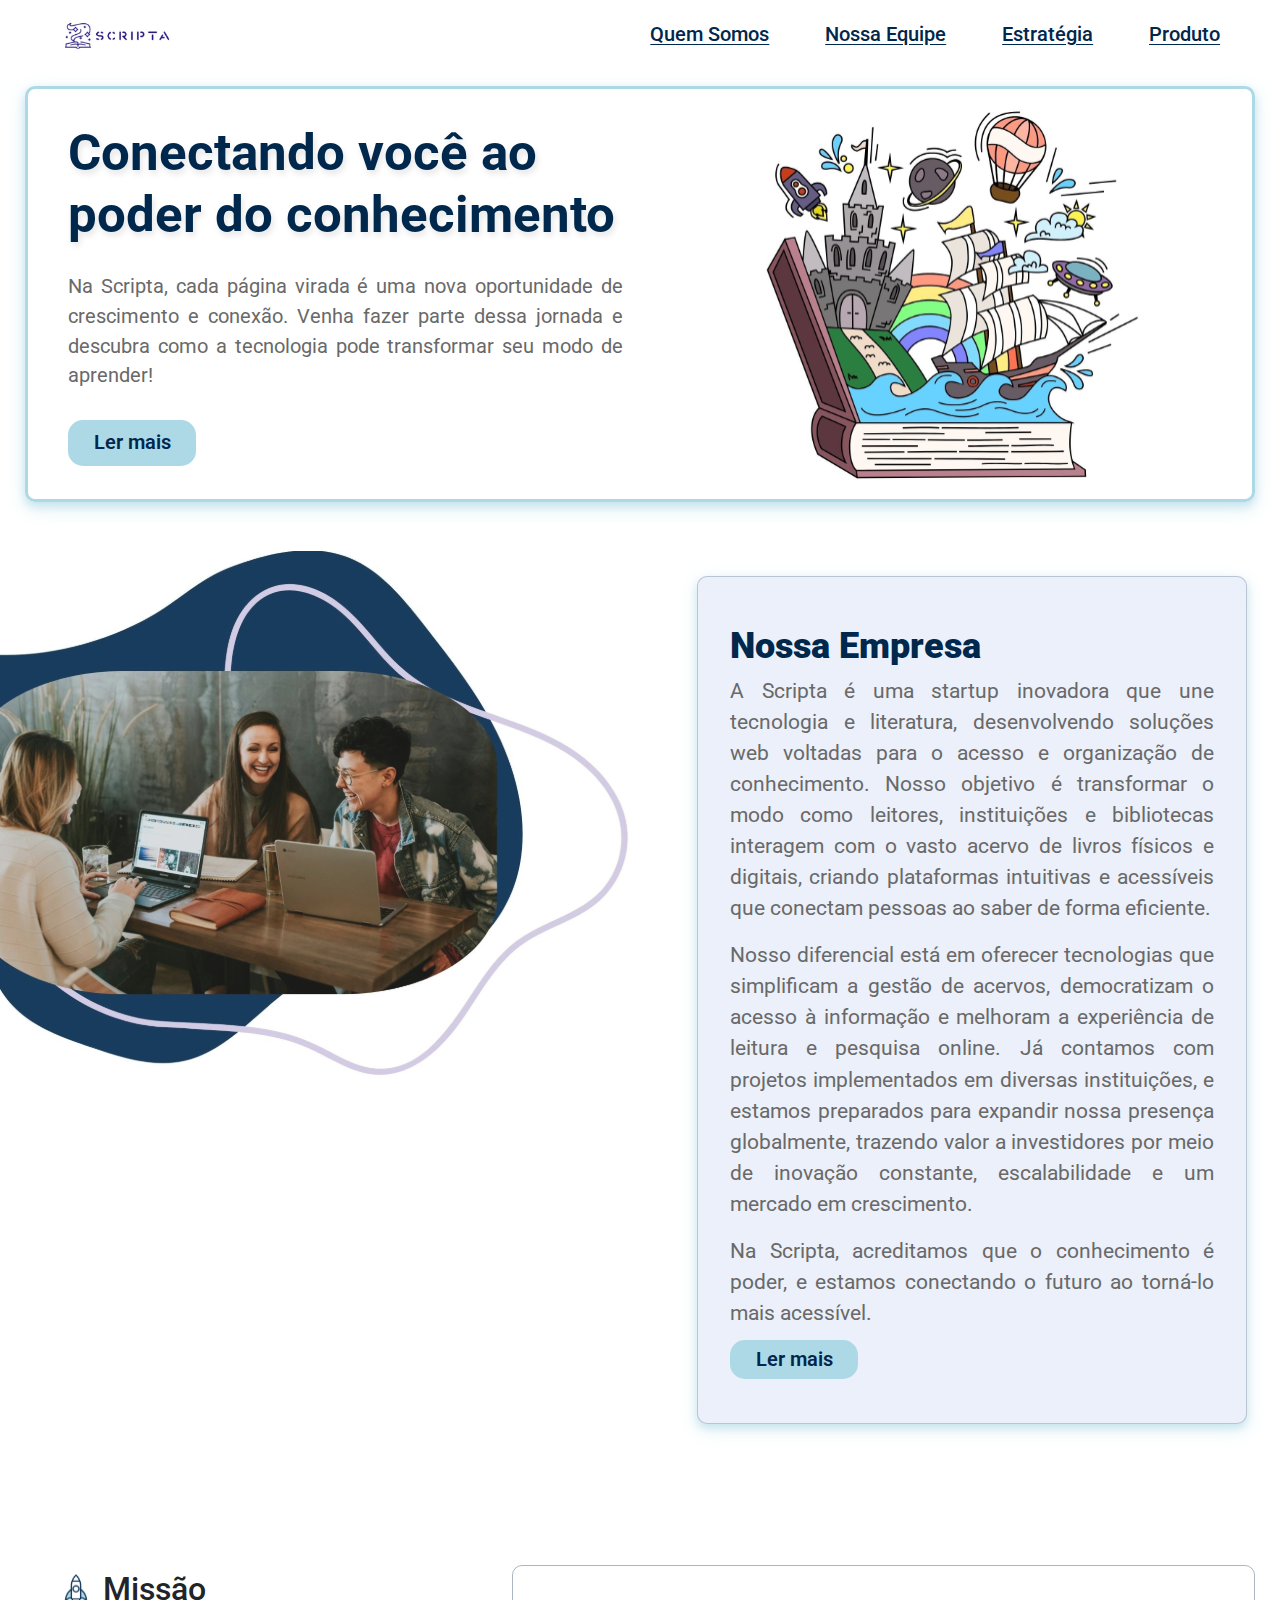
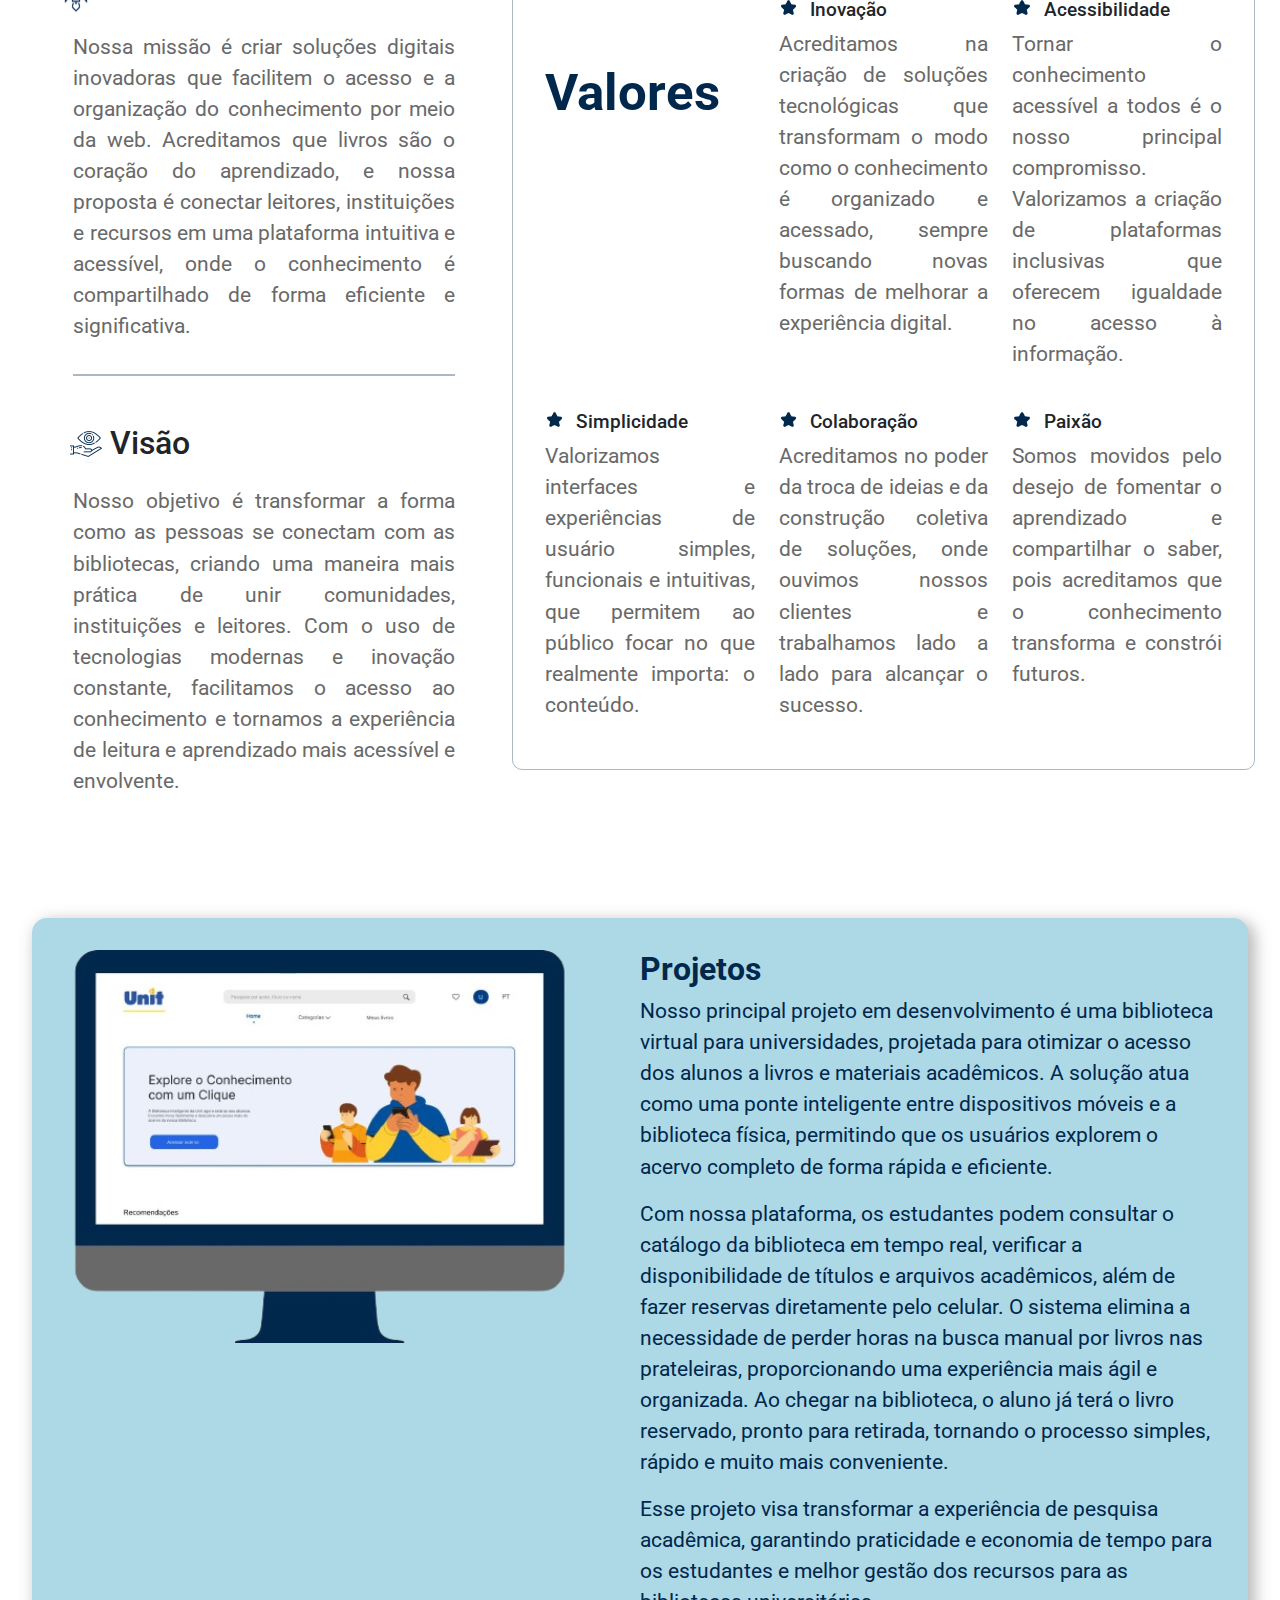
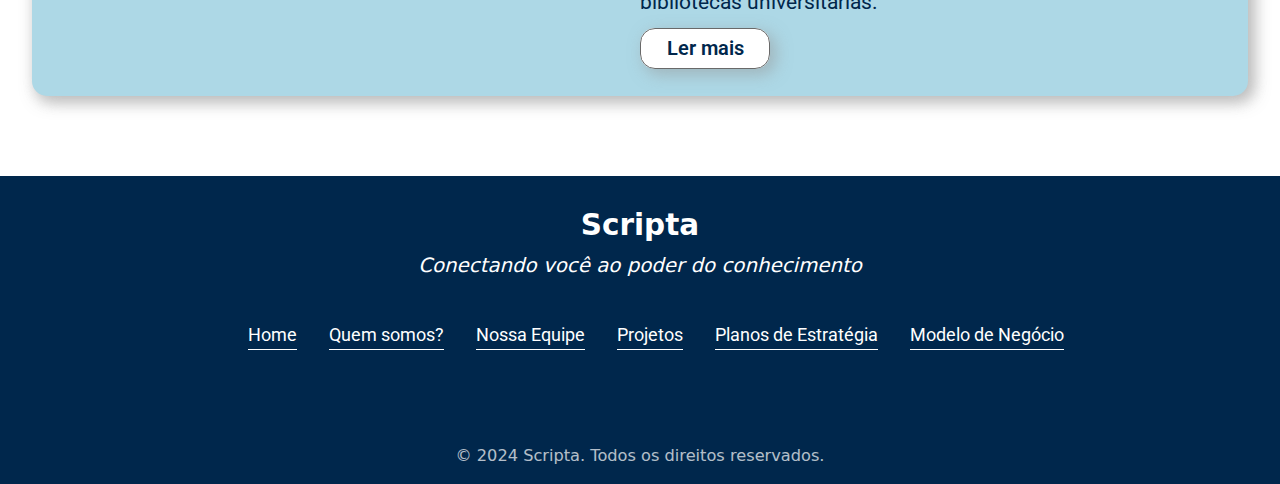
==== commit b524c73c: "Alteração Home(Menu+visao) + Criação pag Equipe" ====
--- a/index.html
+++ b/index.html
@@ -7,25 +7,25 @@
     <link rel="stylesheet" href="./estilos/style.css" />
     <link href="https://cdn.jsdelivr.net/npm/bootstrap@5.3.3/dist/css/bootstrap.min.css" rel="stylesheet" integrity="sha384-QWTKZyjpPEjISv5WaRU9OFeRpok6YctnYmDr5pNlyT2bRjXh0JMhjY6hW+ALEwIH" crossorigin="anonymous">
     <link rel="icon" href="assets/img/iconlogo.svg" type="image/svg+xml">
-    <title>biblioteca</title>
+    <title>Scripta</title>
 </head>
 
 <body>
 
     <!-- header -->
     <header>
-        <div class="logo" id="Home">
-            <img src="./assets/img/loog.png" alt="">
+        <div class="logo" id="topo">
+            <a href="index.html"><img src="./assets/img/loog.png" alt=""></a>
         </div>
 
         <div class="opcoes">
-            <!-- <a href="#">Quem Somos</a>
-            <a href="#">Membros</a>
+            <a href="#">Quem Somos</a>
+            <a href="pages/integrantes.html">Nossa Equipe</a>
             <a href="#">Estratégia</a>
-            <a href="#">Produto</a> -->
-
-
-            <div class="dropdown">
+            <a href="#">Produto</a> 
+
+
+            <!-- <div class="dropdown">
                 <a class="btn btn-secondary dropdown-toggle" href="#" role="button" data-bs-toggle="dropdown" aria-expanded="false">
                     Home
                 </a>
@@ -37,7 +37,7 @@
                     <li><a class="dropdown-item" href="#">Modelo de Négocio</a></li>
                     <li><a class="dropdown-item" href="#">Planejamento Estratégico</a></li>
                 </ul>
-            </div>
+            </div> -->
 
         </div>
     </header>
@@ -54,11 +54,11 @@
         <img src="./assets/img/imageBanner.svg" alt="">
     </div>
 
-    <!-- apresentacao do produto -->
+    <!-- apresentacao empresa -->
     <div class="empresa">
         <img src="./assets/img/empresa.svg" alt="">
         <div class="empFrases">
-            <h2>Nosso Empresa</h2>
+            <h2>Nossa Empresa</h2>
             <p>
                 A Scripta é uma startup inovadora que une tecnologia e literatura, desenvolvendo soluções web voltadas para o acesso e organização de conhecimento. Nosso objetivo é transformar o modo como leitores, instituições e bibliotecas interagem com o vasto acervo de livros físicos e digitais, criando plataformas intuitivas e acessíveis que conectam pessoas ao saber de forma eficiente.
             </p>
@@ -94,9 +94,7 @@
                         <img src="assets/img/visao 1.svg" alt="" class="imgvisao">
                         <h2 class="tVisao">Visão</h2>
                     </div>
-                    <p>Entregamos qualidade na experiência dos seus leitores oferecendo conteúdos precisos, bem
-                        estruturados e sempre atualizados de acordo com o seu acervo. Nossa missão é garantir o acesso a
-                        informação de forma otimizada, garantindo a máxima satisfação.
+                    <p>Nosso objetivo é transformar a forma como as pessoas se conectam com as bibliotecas, criando uma maneira mais prática de unir comunidades, instituições e leitores. Com o uso de tecnologias modernas e inovação constante, facilitamos o acesso ao conhecimento e tornamos a experiência de leitura e aprendizado mais acessível e envolvente.
                     </p>
                 </div>
             </div><!--grid lado 1-->
@@ -192,30 +190,6 @@
 
     <!--footer-->
     <footer>
-        <!--         
-        <div class="footer-container">
-            <div class="company-info">
-                <h2>Scripta</h2>
-                <p>"Conectando você ao poder do conhecimento"</p>
-            </div>
-
-            <div class="footer-nav">
-                <h3>Navegue:</h3>
-                <ul>
-                    <li><a href="#Home">Home</a></li>
-                    <li><a href="#">Quem somos?</a></li>
-                    <li><a href="#">Nossa Equipe</a></li>
-                    <li><a href="#">Projetos</a></li>
-                    <li><a href="#">Planos de Estratégia</a></li>
-                    <li><a href="#">Modelo de Negócio</a></li>
-                </ul>
-            </div>
-
-            <div class="copyright">
-                <p>© 2024 Scripta - Todos os direitos reservados.</p>
-            </div>
-        </div> -->
-
 
         <div class="footer-container">
             <div class="logo-section">
@@ -224,7 +198,7 @@
             </div>
             <nav class="navigation-links">
                 <ul>
-                    <li><a href="#">Home</a></li>
+                    <li><a href="#topo">Home</a></li>
                     <li><a href="#">Quem somos?</a></li>
                     <li><a href="#">Nossa Equipe</a></li>
                     <li><a href="#">Projetos</a></li>
@@ -233,8 +207,8 @@
                 </ul>
             </nav>
             <p class="copyright">&copy; 2024 Scripta. Todos os direitos reservados.</p>
-
-        </div>
+        </div>
+
     </footer>
 
 
--- a/estilos/style.css
+++ b/estilos/style.css
@@ -7,7 +7,8 @@
 
 
 /* Fonts */
-@import url('https://fonts.googleapis.com/css2?family=Roboto:ital,wght@0,400;0,500;0,700;0,900;1,400;1,500;1,700;1,900&display=swap');
+@import url('https://fonts.googleapis.com/css2?family=Roboto:ital,wght@0,100;0,300;0,400;0,500;0,700;0,900;1,100;1,300;1,400;1,500;1,700;1,900&display=swap');
+@import url('https://fonts.googleapis.com/css2?family=Artifika&display=swap');
 
 /* pages */
 @import url('/estilos/pages/quemsomos.css');
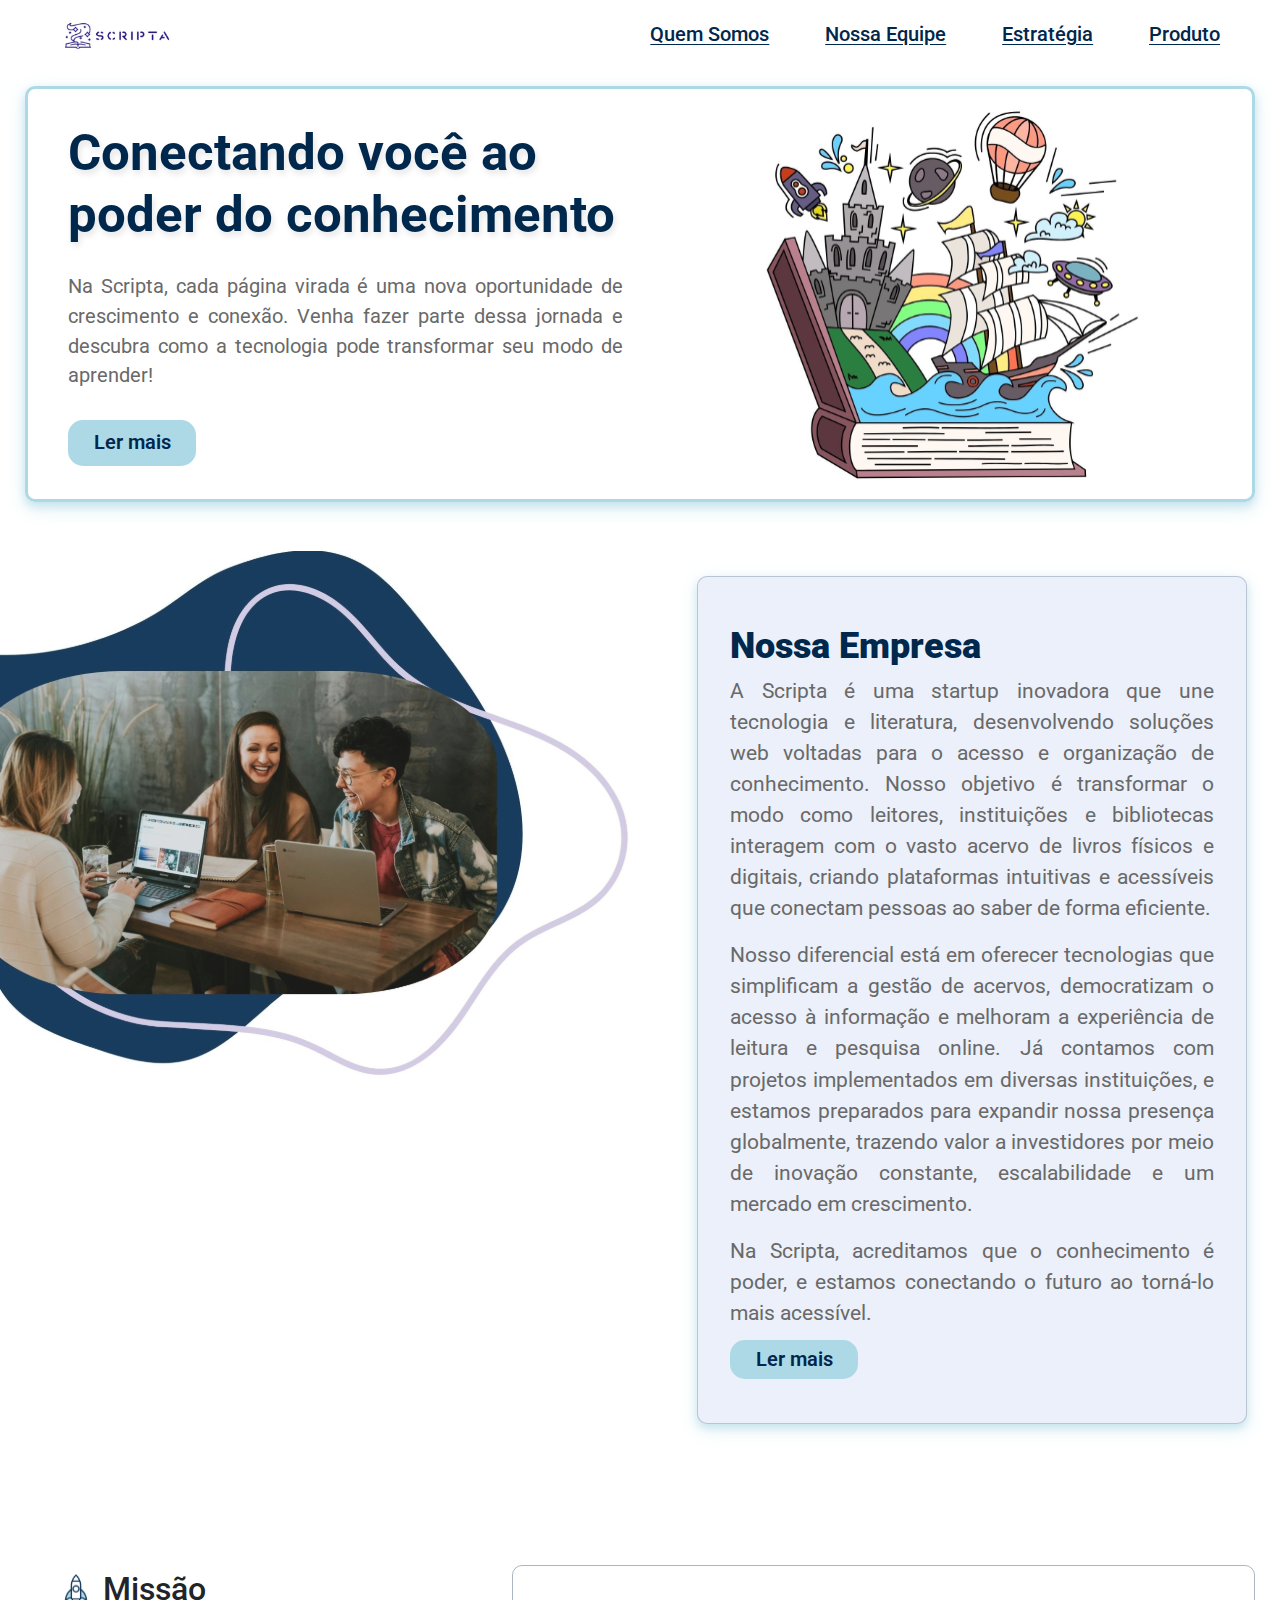
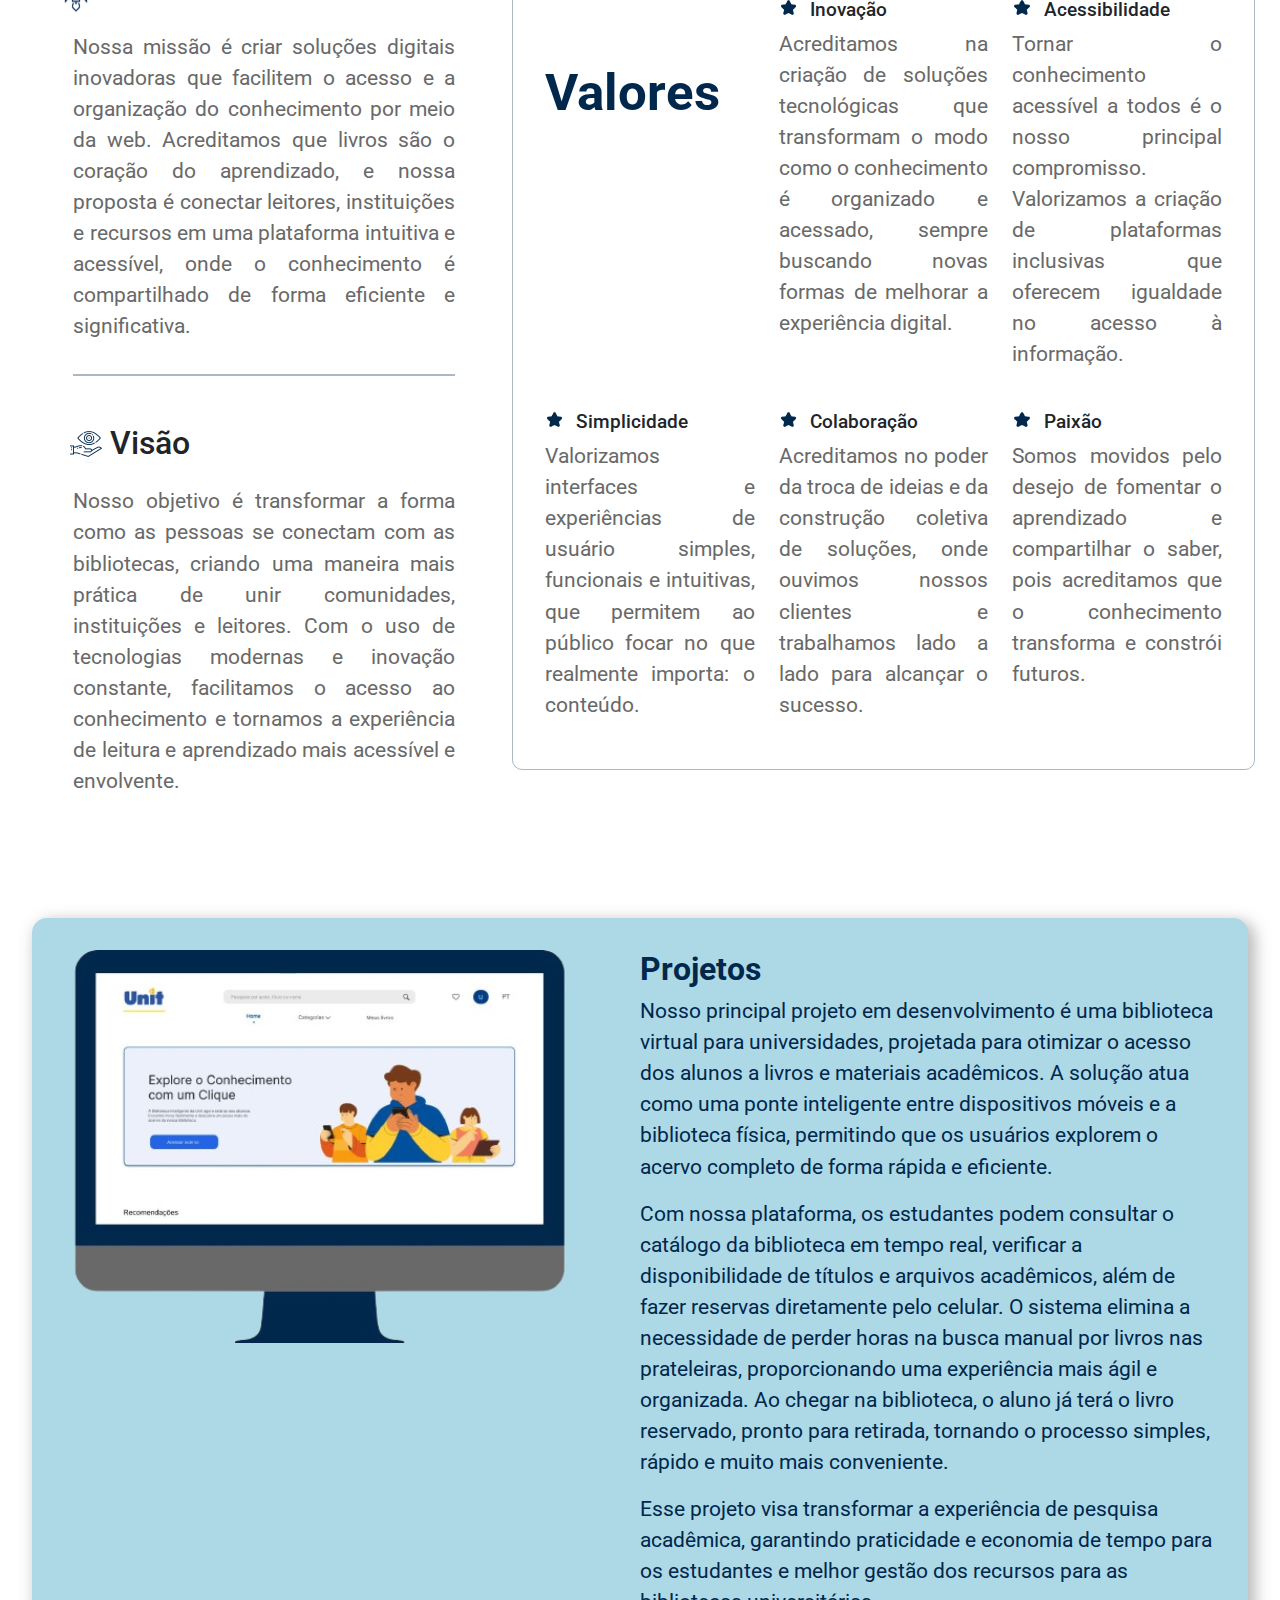
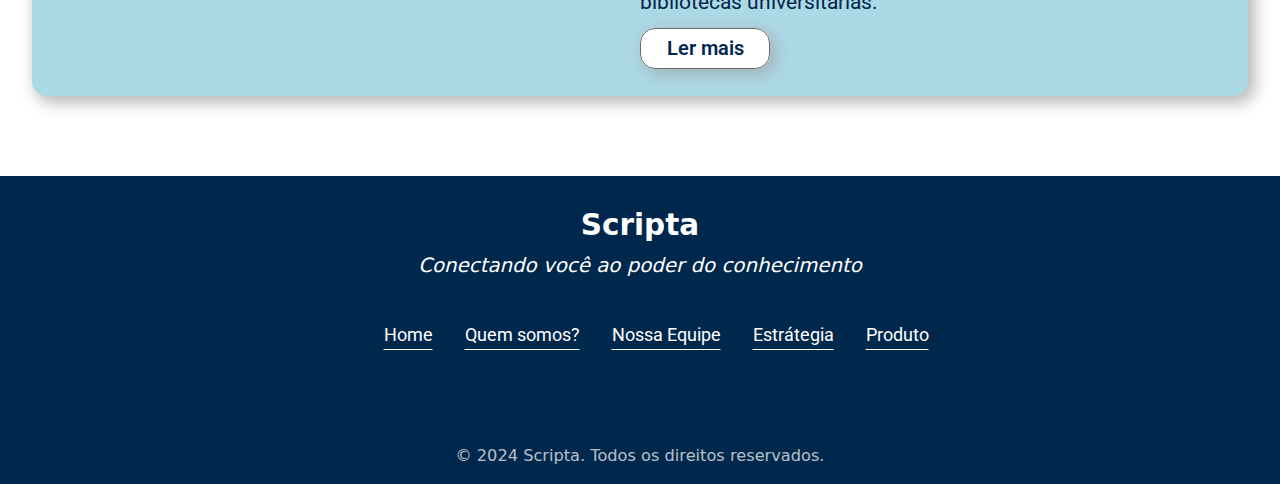
==== commit c0d869de: "Responsividade Home + Equipe" ====
--- a/index.html
+++ b/index.html
@@ -12,205 +12,194 @@
 
 <body>
 
-    <!-- header -->
-    <header>
-        <div class="logo" id="topo">
-            <a href="index.html"><img src="./assets/img/loog.png" alt=""></a>
+    
+        <!-- header -->
+        <header>
+            <div class="logo" id="topo">
+                <a href="index.html"><img src="./assets/img/loog.png" alt=""></a>
+            </div>
+
+            <div class="opcoes">
+
+                <a href="pages/quemsomos.html">Quem Somos</a>
+                <a href="pages/integrantes.html">Nossa Equipe</a>
+                <a href="pages/planejamento.html">Estratégia</a>
+                <a href="pages/produto.html">Produto</a>
+
+
+            
+
+            </div>
+        </header>
+
+        <!-- banner -->
+        <div class="banner">
+            <div class="bannerFrases">
+                <!-- <h5>Scripta</h5> -->
+                <h1>Conectando você ao poder do conhecimento</h1>
+                <p>Na Scripta, cada página virada é uma nova oportunidade de crescimento e conexão. Venha fazer parte dessa jornada e descubra como a tecnologia pode transformar seu modo de aprender!</p>
+
+                <a href="/pages/quemsomos.html">Ler mais</a>
+            </div>
+            <img src="./assets/img/imageBanner.svg" alt="">
         </div>
 
-        <div class="opcoes">
-            <a href="#">Quem Somos</a>
-            <a href="pages/integrantes.html">Nossa Equipe</a>
-            <a href="#">Estratégia</a>
-            <a href="#">Produto</a> 
-
-
-            <!-- <div class="dropdown">
-                <a class="btn btn-secondary dropdown-toggle" href="#" role="button" data-bs-toggle="dropdown" aria-expanded="false">
-                    Home
-                </a>
-
-                <ul class="dropdown-menu">
-                    <li><a class="dropdown-item" href="#">Quem somos?</a></li>
-                    <li><a class="dropdown-item" href="#">Nossa Equipe</a></li>
-                    <li><a class="dropdown-item" href="#">Nossos Produtos</a></li>
-                    <li><a class="dropdown-item" href="#">Modelo de Négocio</a></li>
-                    <li><a class="dropdown-item" href="#">Planejamento Estratégico</a></li>
-                </ul>
-            </div> -->
+        <!-- apresentacao empresa -->
+        <div class="empresa">
+            <img src="./assets/img/empresa.svg" alt="">
+            <div class="empFrases">
+                <h2>Nossa Empresa</h2>
+                <p>
+                    A Scripta é uma startup inovadora que une tecnologia e literatura, desenvolvendo soluções web voltadas para o acesso e organização de conhecimento. Nosso objetivo é transformar o modo como leitores, instituições e bibliotecas interagem com o vasto acervo de livros físicos e digitais, criando plataformas intuitivas e acessíveis que conectam pessoas ao saber de forma eficiente.
+                </p>
+                <p>
+                    Nosso diferencial está em oferecer tecnologias que simplificam a gestão de acervos, democratizam o acesso à informação e melhoram a experiência de leitura e pesquisa online. Já contamos com projetos implementados em diversas instituições, e estamos preparados para expandir nossa presença globalmente, trazendo valor a investidores por meio de inovação constante, escalabilidade e um mercado em crescimento.
+                </p>
+
+                <p>
+                    Na Scripta, acreditamos que o conhecimento é poder, e estamos conectando o futuro ao torná-lo mais acessível.
+                </p>
+                <a href="/pages/quemsomos.html">Ler mais</a>
+            </div>
 
         </div>
-    </header>
-
-    <!-- banner -->
-    <div class="banner">
-        <div class="bannerFrases">
-            <!-- <h5>Scripta</h5> -->
-            <h1>Conectando você ao poder do conhecimento</h1>
-            <p>Na Scripta, cada página virada é uma nova oportunidade de crescimento e conexão. Venha fazer parte dessa jornada e descubra como a tecnologia pode transformar seu modo de aprender!</p>
-
-            <a href="/pages/quemsomos.html">Ler mais</a>
-        </div>
-        <img src="./assets/img/imageBanner.svg" alt="">
-    </div>
-
-    <!-- apresentacao empresa -->
-    <div class="empresa">
-        <img src="./assets/img/empresa.svg" alt="">
-        <div class="empFrases">
-            <h2>Nossa Empresa</h2>
-            <p>
-                A Scripta é uma startup inovadora que une tecnologia e literatura, desenvolvendo soluções web voltadas para o acesso e organização de conhecimento. Nosso objetivo é transformar o modo como leitores, instituições e bibliotecas interagem com o vasto acervo de livros físicos e digitais, criando plataformas intuitivas e acessíveis que conectam pessoas ao saber de forma eficiente.
-            </p>
-            <p>
-                Nosso diferencial está em oferecer tecnologias que simplificam a gestão de acervos, democratizam o acesso à informação e melhoram a experiência de leitura e pesquisa online. Já contamos com projetos implementados em diversas instituições, e estamos preparados para expandir nossa presença globalmente, trazendo valor a investidores por meio de inovação constante, escalabilidade e um mercado em crescimento.
-            </p>
-
-            <p>
-                Na Scripta, acreditamos que o conhecimento é poder, e estamos conectando o futuro ao torná-lo mais acessível.
-            </p>
-            <a href="/pages/quemsomos.html">Ler mais</a>
-        </div>
-
-    </div>
-
-
-    <!-- missão-visao-valores -->
-    <section class="grid1">
-        <div class="valor-missao-visao">
-            <div class="missao-visao">
-                <div class="tituloMV">
-                    <img src="assets/img/missao 1.svg" alt="">
-                    <h2>Missão</h2>
-                </div>
-                <p>
-                    Nossa missão é criar soluções digitais inovadoras que facilitem o acesso e a organização do conhecimento por meio da web. Acreditamos que livros são o coração do aprendizado, e nossa proposta é conectar leitores, instituições e recursos em uma plataforma intuitiva e acessível, onde o conhecimento é compartilhado de forma eficiente e significativa.
-                </p>
-
-                <span class="line"></span>
-
+
+
+        <!-- missão-visao-valores -->
+        <section class="grid1">
+            <div class="valor-missao-visao">
                 <div class="missao-visao">
                     <div class="tituloMV">
-                        <img src="assets/img/visao 1.svg" alt="" class="imgvisao">
-                        <h2 class="tVisao">Visão</h2>
-                    </div>
-                    <p>Nosso objetivo é transformar a forma como as pessoas se conectam com as bibliotecas, criando uma maneira mais prática de unir comunidades, instituições e leitores. Com o uso de tecnologias modernas e inovação constante, facilitamos o acesso ao conhecimento e tornamos a experiência de leitura e aprendizado mais acessível e envolvente.
+                        <img src="assets/img/missao 1.svg" alt="">
+                        <h2>Missão</h2>
+                    </div>
+                    <p>
+                        Nossa missão é criar soluções digitais inovadoras que facilitem o acesso e a organização do conhecimento por meio da web. Acreditamos que livros são o coração do aprendizado, e nossa proposta é conectar leitores, instituições e recursos em uma plataforma intuitiva e acessível, onde o conhecimento é compartilhado de forma eficiente e significativa.
                     </p>
+
+                    <span class="line"></span>
+
+                    <div class="missao-visao">
+                        <div class="tituloMV">
+                            <img src="assets/img/visao 1.svg" alt="" class="imgvisao">
+                            <h2 class="tVisao">Visão</h2>
+                        </div>
+                        <p>Nosso objetivo é transformar a forma como as pessoas se conectam com as bibliotecas, criando uma maneira mais prática de unir comunidades, instituições e leitores. Com o uso de tecnologias modernas e inovação constante, facilitamos o acesso ao conhecimento e tornamos a experiência de leitura e aprendizado mais acessível e envolvente.
+                        </p>
+                    </div>
+                </div><!--grid lado 1-->
+                <!-- desc -->
+            </div>
+            <!-- desc -->
+            <div class="valores">
+                <div class="valores-grid">
+                    <div class="box-valores">
+                        <div class="box-content">
+                            <h2>Valores</h2>
+                            <!-- <p>catalogação de exemplar</p> -->
+                        </div>
+                    </div>
+
+                    <div class="box-valores">
+                        <div class="box-content">
+                            <div class="valTitulo">
+                                <img src="/assets/img/estrela.png" alt="">
+                                <h4>Inovação </h4>
+                            </div>
+                            <p>Acreditamos na criação de soluções tecnológicas que transformam o modo como o conhecimento é organizado e acessado, sempre buscando novas formas de melhorar a experiência digital.</p>
+                        </div>
+                    </div>
+
+                    <div class="box-valores">
+                        <div class="box-content">
+                            <div class="valTitulo">
+                                <img src="/assets/img/estrela.png" alt="">
+                                <h4>Acessibilidade </h4>
+                            </div>
+                            <p>Tornar o conhecimento acessível a todos é o nosso principal compromisso. Valorizamos a criação de plataformas inclusivas que oferecem igualdade no acesso à informação.</p>
+                        </div>
+                    </div>
+
+                    <div class="box-valores">
+                        <div class="box-content">
+                            <div class="valTitulo">
+                                <img src="/assets/img/estrela.png" alt="">
+                                <h4>Simplicidade </h4>
+                            </div>
+                            <p>Valorizamos interfaces e experiências de usuário simples, funcionais e intuitivas, que permitem ao público focar no que realmente importa: o conteúdo.
+                            </p>
+                        </div>
+                    </div>
+
+                    <div class="box-valores">
+                        <div class="box-content">
+                            <div class="valTitulo">
+                                <img src="/assets/img/estrela.png" alt="">
+                                <h4>Colaboração </h4>
+                            </div>
+                            <p>Acreditamos no poder da troca de ideias e da construção coletiva de soluções, onde ouvimos nossos clientes e trabalhamos lado a lado para alcançar o sucesso.</p>
+                        </div>
+                    </div>
+
+                    <div class="box-valores">
+                        <div class="box-content">
+                            <div class="valTitulo">
+                                <img src="/assets/img/estrela.png" alt="">
+                                <h4>Paixão </h4>
+                            </div>
+                            <p>Somos movidos pelo desejo de fomentar o aprendizado e compartilhar o saber, pois acreditamos que o conhecimento transforma e constrói futuros.</p>
+                        </div>
+                    </div>
                 </div>
-            </div><!--grid lado 1-->
-            <!-- desc -->
-        </div>
-        <!-- desc -->
-        <div class="valores">
-            <div class="valores-grid">
-                <div class="box-valores">
-                    <div class="box-content">
-                        <h2>Valores</h2>
-                        <!-- <p>catalogação de exemplar</p> -->
-                    </div>
+                <!-- box -->
+            </div>
+        </section>
+
+
+        <!-- projeto -->
+        <section class="projeto">
+            <img src="assets/img/projetodark.svg" alt="">
+
+            <div class="projIntro">
+                <h2>Projetos</h2>
+                <p>
+                    Nosso principal projeto em desenvolvimento é uma biblioteca virtual para universidades, projetada para otimizar o acesso dos alunos a livros e materiais acadêmicos. A solução atua como uma ponte inteligente entre dispositivos móveis e a biblioteca física, permitindo que os usuários explorem o acervo completo de forma rápida e eficiente.
+                </p>
+                <p>
+                    Com nossa plataforma, os estudantes podem consultar o catálogo da biblioteca em tempo real, verificar a disponibilidade de títulos e arquivos acadêmicos, além de fazer reservas diretamente pelo celular. O sistema elimina a necessidade de perder horas na busca manual por livros nas prateleiras, proporcionando uma experiência mais ágil e organizada. Ao chegar na biblioteca, o aluno já terá o livro reservado, pronto para retirada, tornando o processo simples, rápido e muito mais conveniente.
+                </p>
+                <p>
+                    Esse projeto visa transformar a experiência de pesquisa acadêmica, garantindo praticidade e economia de tempo para os estudantes e melhor gestão dos recursos para as bibliotecas universitárias.
+                </p>
+
+                <a href="#">Ler mais</a>
+            </div>
+            <!-- projeto -->
+        </section>
+
+
+        <!--footer-->
+        <footer>
+
+            <div class="footer-container">
+                <div class="logo-section">
+                    <h2 class="logo-title">Scripta</h2>
+                    <p class="slogan">Conectando você ao poder do conhecimento</p>
                 </div>
-
-                <div class="box-valores">
-                    <div class="box-content">
-                        <div class="valTitulo">
-                            <img src="/assets/img/estrela.png" alt="">
-                            <h4>Inovação </h4>
-                        </div>
-                        <p>Acreditamos na criação de soluções tecnológicas que transformam o modo como o conhecimento é organizado e acessado, sempre buscando novas formas de melhorar a experiência digital.</p>
-                    </div>
-                </div>
-
-                <div class="box-valores">
-                    <div class="box-content">
-                        <div class="valTitulo">
-                            <img src="/assets/img/estrela.png" alt="">
-                            <h4>Acessibilidade </h4>
-                        </div>
-                        <p>Tornar o conhecimento acessível a todos é o nosso principal compromisso. Valorizamos a criação de plataformas inclusivas que oferecem igualdade no acesso à informação.</p>
-                    </div>
-                </div>
-
-                <div class="box-valores">
-                    <div class="box-content">
-                        <div class="valTitulo">
-                            <img src="/assets/img/estrela.png" alt="">
-                            <h4>Simplicidade </h4>
-                        </div>
-                        <p>Valorizamos interfaces e experiências de usuário simples, funcionais e intuitivas, que permitem ao público focar no que realmente importa: o conteúdo.
-                        </p>
-                    </div>
-                </div>
-
-                <div class="box-valores">
-                    <div class="box-content">
-                        <div class="valTitulo">
-                            <img src="/assets/img/estrela.png" alt="">
-                            <h4>Colaboração </h4>
-                        </div>
-                        <p>Acreditamos no poder da troca de ideias e da construção coletiva de soluções, onde ouvimos nossos clientes e trabalhamos lado a lado para alcançar o sucesso.</p>
-                    </div>
-                </div>
-
-                <div class="box-valores">
-                    <div class="box-content">
-                        <div class="valTitulo">
-                            <img src="/assets/img/estrela.png" alt="">
-                            <h4>Paixão </h4>
-                        </div>
-                        <p>Somos movidos pelo desejo de fomentar o aprendizado e compartilhar o saber, pois acreditamos que o conhecimento transforma e constrói futuros.</p>
-                    </div>
-                </div>
-            </div>
-            <!-- box -->
-        </div>
-    </section>
-
-
-    <!-- projeto -->
-    <section class="projeto">
-        <img src="assets/img/projetodark.svg" alt="">
-
-        <div class="projIntro">
-            <h2>Projetos</h2>
-            <p>
-                Nosso principal projeto em desenvolvimento é uma biblioteca virtual para universidades, projetada para otimizar o acesso dos alunos a livros e materiais acadêmicos. A solução atua como uma ponte inteligente entre dispositivos móveis e a biblioteca física, permitindo que os usuários explorem o acervo completo de forma rápida e eficiente.
-            </p>
-            <p>
-                Com nossa plataforma, os estudantes podem consultar o catálogo da biblioteca em tempo real, verificar a disponibilidade de títulos e arquivos acadêmicos, além de fazer reservas diretamente pelo celular. O sistema elimina a necessidade de perder horas na busca manual por livros nas prateleiras, proporcionando uma experiência mais ágil e organizada. Ao chegar na biblioteca, o aluno já terá o livro reservado, pronto para retirada, tornando o processo simples, rápido e muito mais conveniente.
-            </p>
-            <p>
-                Esse projeto visa transformar a experiência de pesquisa acadêmica, garantindo praticidade e economia de tempo para os estudantes e melhor gestão dos recursos para as bibliotecas universitárias.
-            </p>
-
-            <a href="#">Ler mais</a>
-        </div>
-        <!-- projeto -->
-    </section>
-
-
-    <!--footer-->
-    <footer>
-
-        <div class="footer-container">
-            <div class="logo-section">
-                <h2 class="logo-title">Scripta</h2>
-                <p class="slogan">Conectando você ao poder do conhecimento</p>
-            </div>
-            <nav class="navigation-links">
-                <ul>
-                    <li><a href="#topo">Home</a></li>
-                    <li><a href="#">Quem somos?</a></li>
-                    <li><a href="#">Nossa Equipe</a></li>
-                    <li><a href="#">Projetos</a></li>
-                    <li><a href="#">Planos de Estratégia</a></li>
-                    <li><a href="#">Modelo de Negócio</a></li>
-                </ul>
-            </nav>
-            <p class="copyright">&copy; 2024 Scripta. Todos os direitos reservados.</p>
-        </div>
-
-    </footer>
-
+                <nav class="navigation-links">
+                    <ul>
+                        <li><a href="#topo">Home</a></li>
+                        <li><a href="pages/quemsomos.html">Quem somos?</a></li>
+                        <li><a href="pages/integrantes.html">Nossa Equipe</a></li>
+                        <li><a href="pages/planejamento.html">Estrátegia</a></li>
+                        <li><a href="pages/produto.html">Produto</a></li>
+                    </ul>
+                </nav>
+                <p class="copyright">&copy; 2024 Scripta. Todos os direitos reservados.</p>
+            </div>
+
+        </footer>
+   
 
 
 
@@ -220,7 +209,7 @@
 
 
     <!-- bootstrap -->
-    <link href="https://cdn.jsdelivr.net/npm/bootstrap@5.3.3/dist/css/bootstrap.min.css" rel="stylesheet" integrity="sha384-XLkfVPRlk+/0b+tc8aQk5P8Wot2LTmyRo3QU3A8iE9bDlmE1SfCk25lYUPaIcNFl" crossorigin="anonymous">
+
     <script src="https://cdn.jsdelivr.net/npm/bootstrap@5.3.3/dist/js/bootstrap.bundle.min.js" integrity="sha384-YvpcrYf0tY3lHB60NNkmXc5s9fDVZLESaAA55NDzOxhy9GkcIdslK1eN7N6jIeHz" crossorigin="anonymous"></script>
 
 
--- a/estilos/style.css
+++ b/estilos/style.css
@@ -6,12 +6,28 @@
 @import url('footer.css');
 
 
-/* Fonts */
-@import url('https://fonts.googleapis.com/css2?family=Roboto:ital,wght@0,100;0,300;0,400;0,500;0,700;0,900;1,100;1,300;1,400;1,500;1,700;1,900&display=swap');
-@import url('https://fonts.googleapis.com/css2?family=Artifika&display=swap');
-
 /* pages */
 @import url('/estilos/pages/quemsomos.css');
 @import url('/estilos/pages/produto.css');
 @import url('/estilos/pages/planejemanto.css');
 @import url('/estilos/pages/integrantes.css');
+
+
+
+
+/* Fonts */
+@import url('https://fonts.googleapis.com/css2?family=Roboto:ital,wght@0,100;0,300;0,400;0,500;0,700;0,900;1,100;1,300;1,400;1,500;1,700;1,900&display=swap');
+
+/* font my */
+@import url('https://fonts.googleapis.com/css2?family=Quicksand:wght@300..700&display=swap');
+/* font kel */
+@import url('https://fonts.googleapis.com/css2?family=Artifika&display=swap');
+
+/* font jason */
+@import url('https://fonts.googleapis.com/css2?family=Jost:ital,wght@0,100..900;1,100..900&display=swap');
+
+/* font juan */
+@import url('https://fonts.googleapis.com/css2?family=Libre+Baskerville:ital,wght@0,400;0,700;1,400&family=Quicksand:wght@300..700&display=swap');
+/* font andre */
+@import url('https://fonts.googleapis.com/css2?family=Baloo+Bhaijaan+2:wght@400..800&display=swap');
+
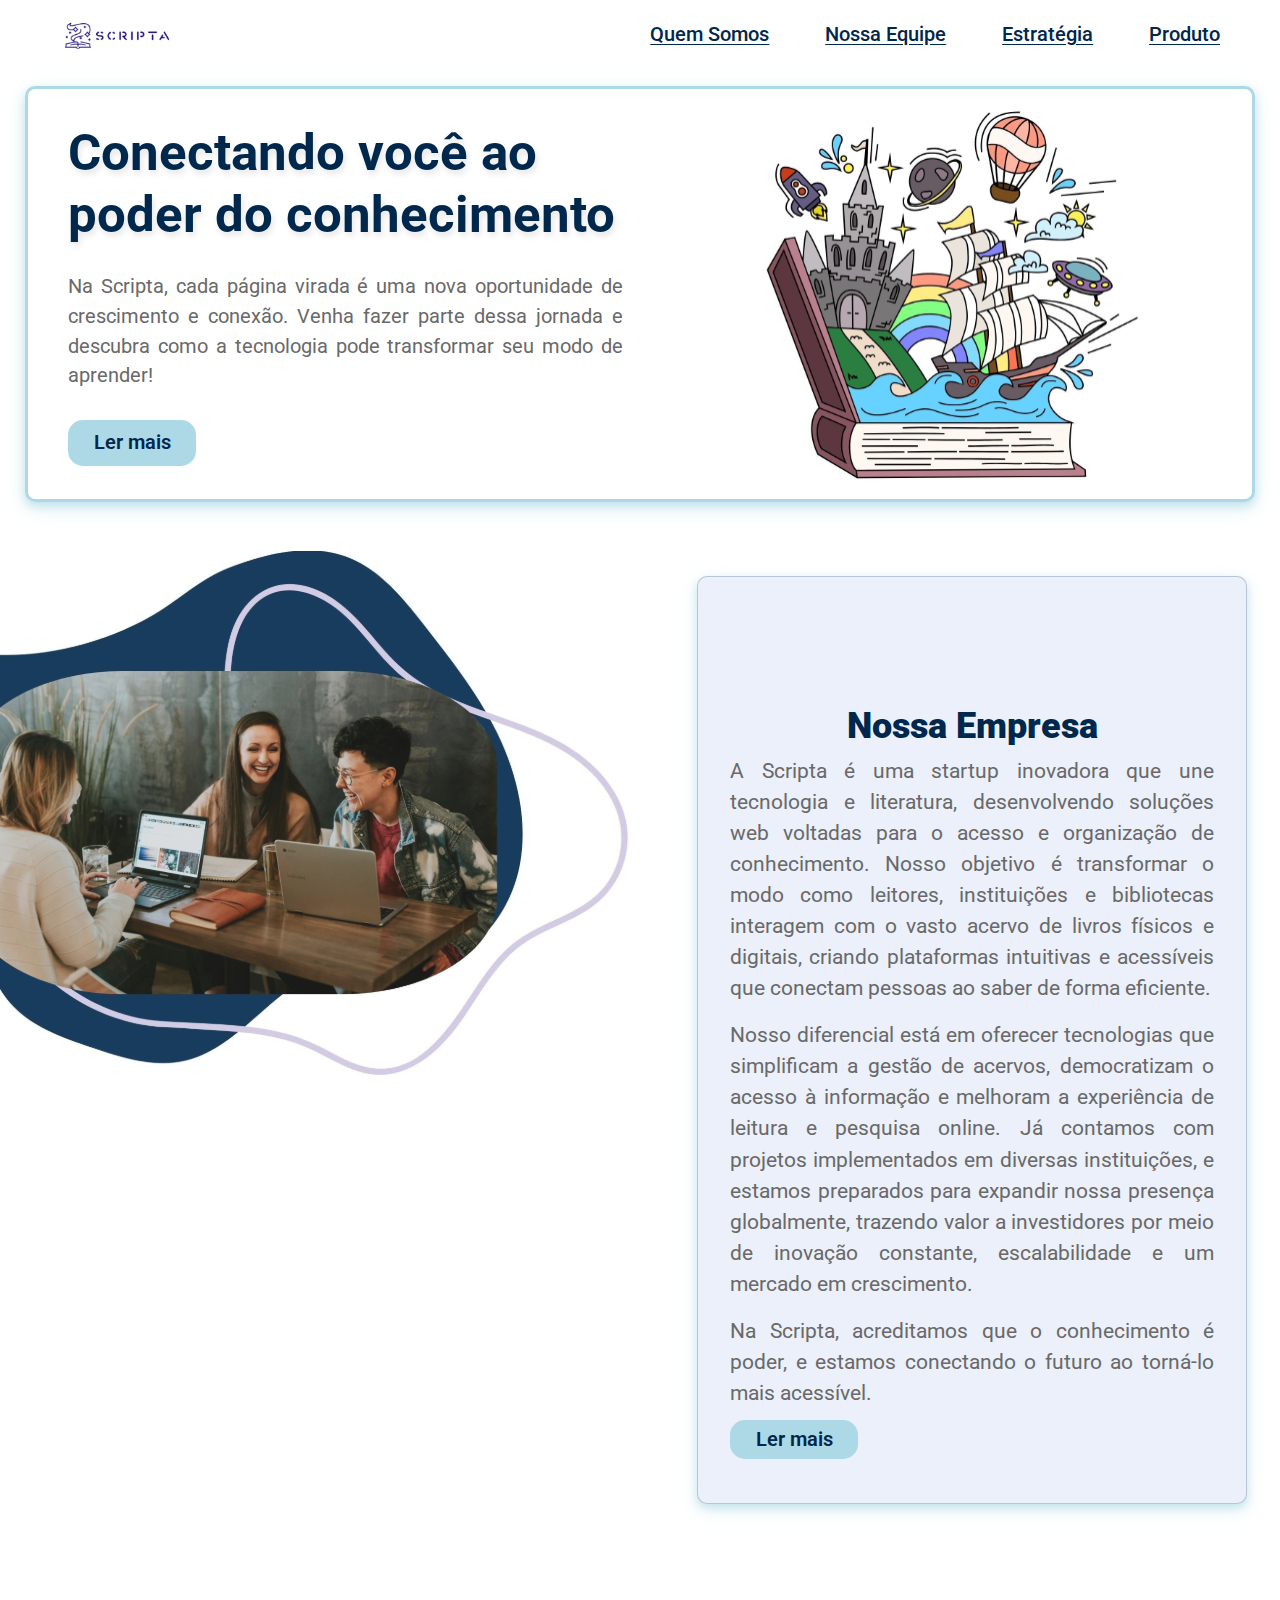
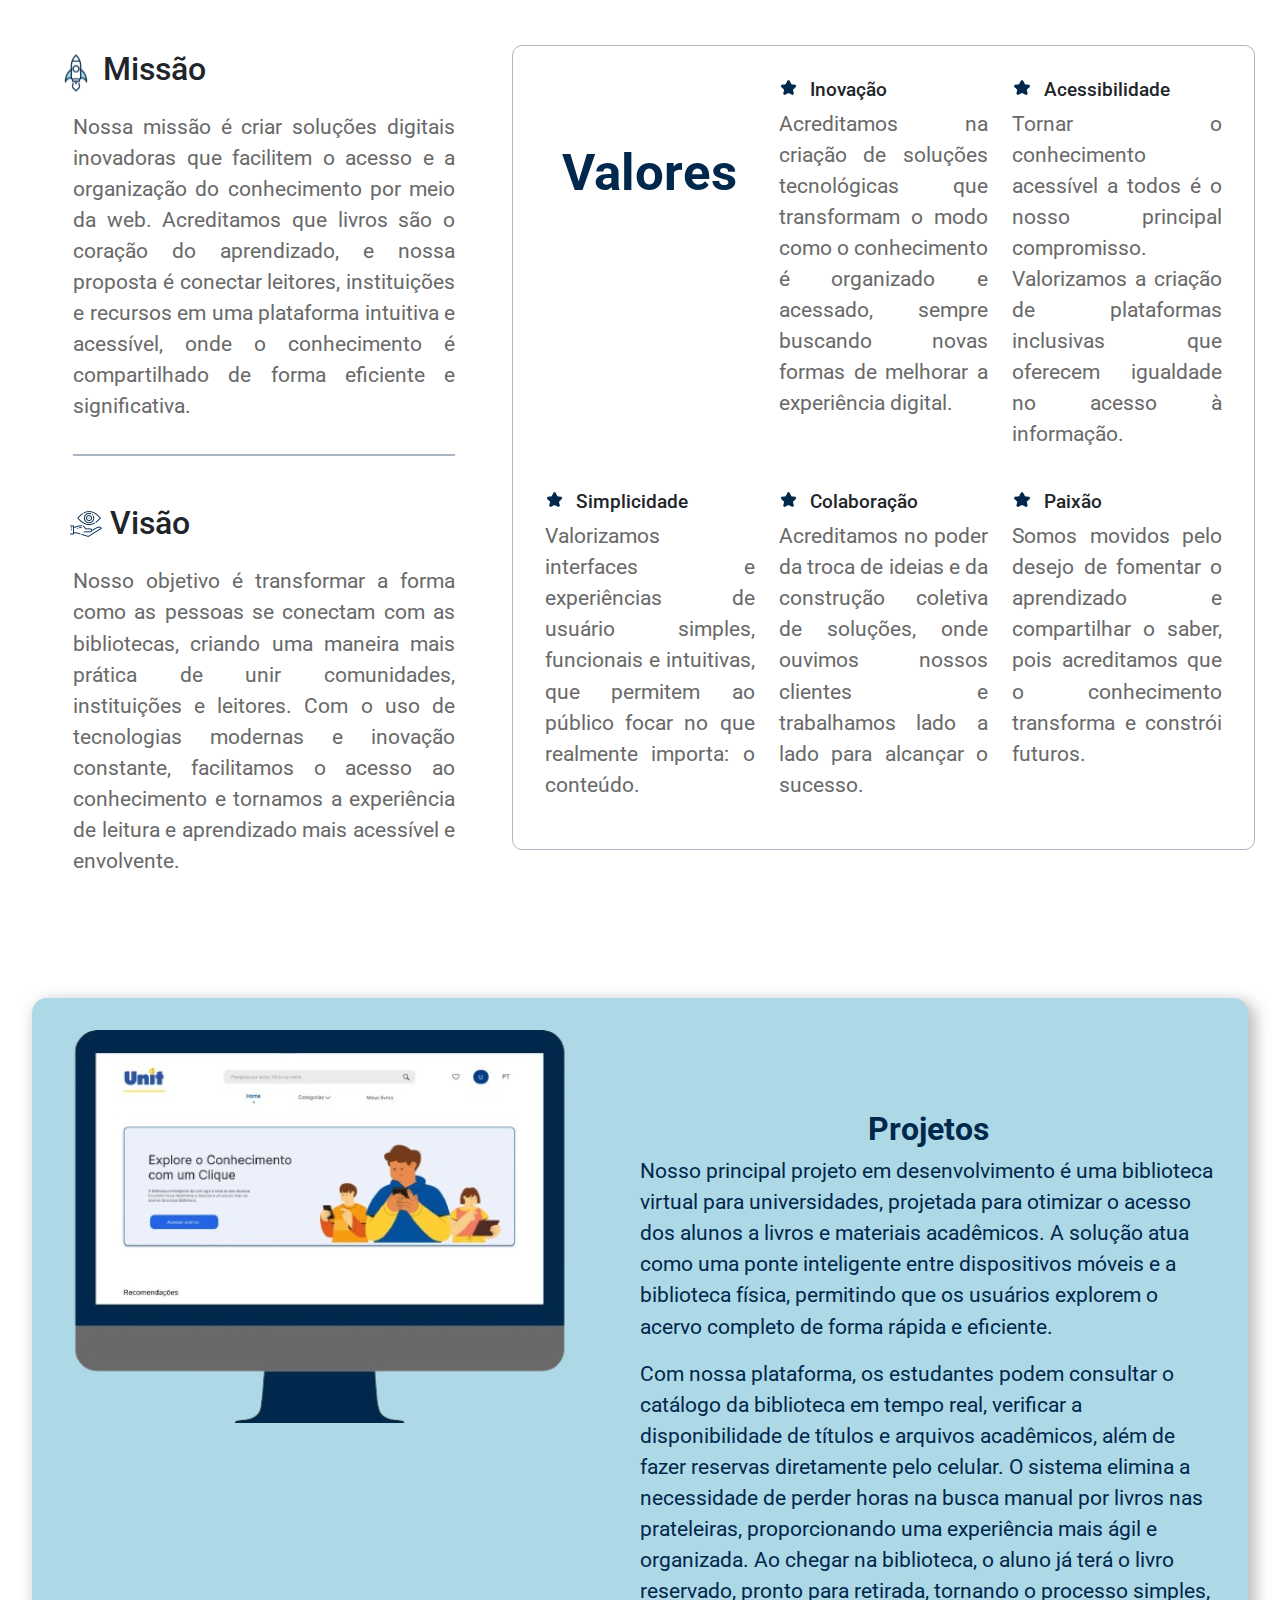
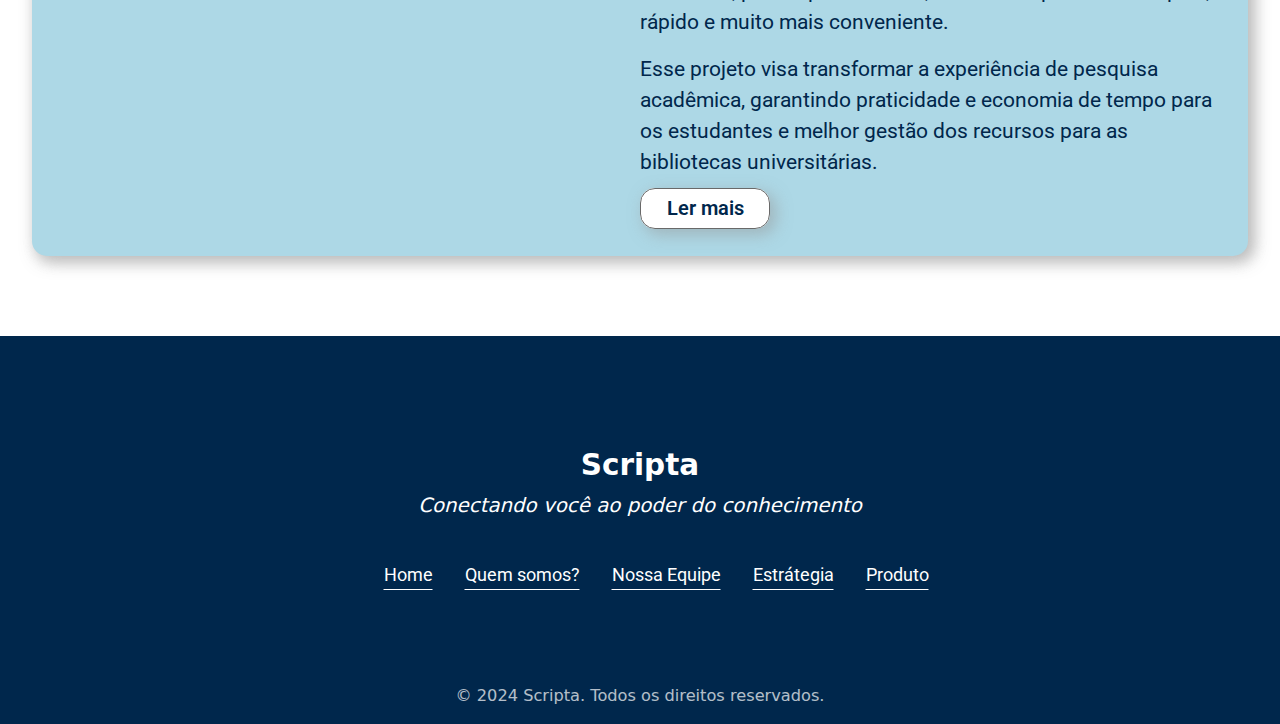
==== commit 877f20df: "ajuste da 'header' no link da página 'estratégia'" ====
--- a/index.html
+++ b/index.html
@@ -23,7 +23,7 @@
 
                 <a href="pages/quemsomos.html">Quem Somos</a>
                 <a href="pages/integrantes.html">Nossa Equipe</a>
-                <a href="pages/planejamento.html">Estratégia</a>
+                <a href="pages/estrategia.html">Estratégia</a>
                 <a href="pages/produto.html">Produto</a>
 
 
